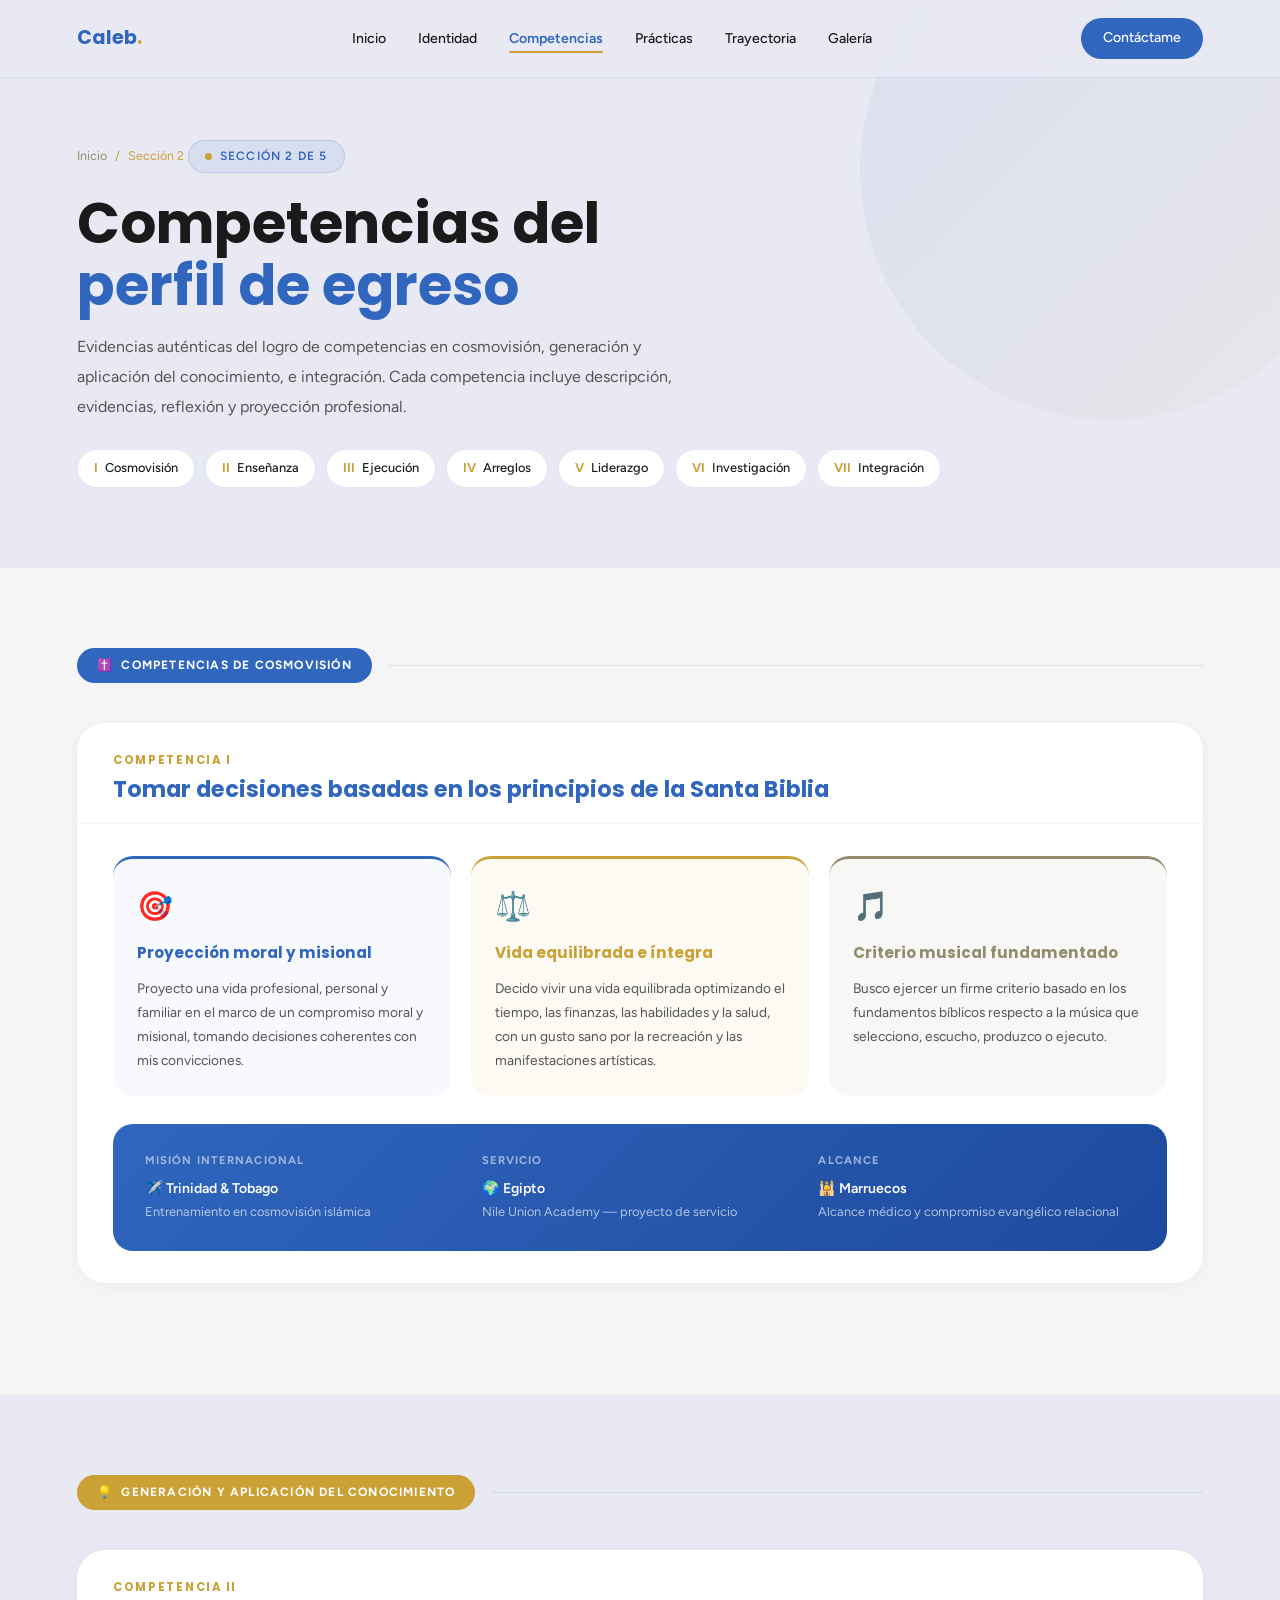
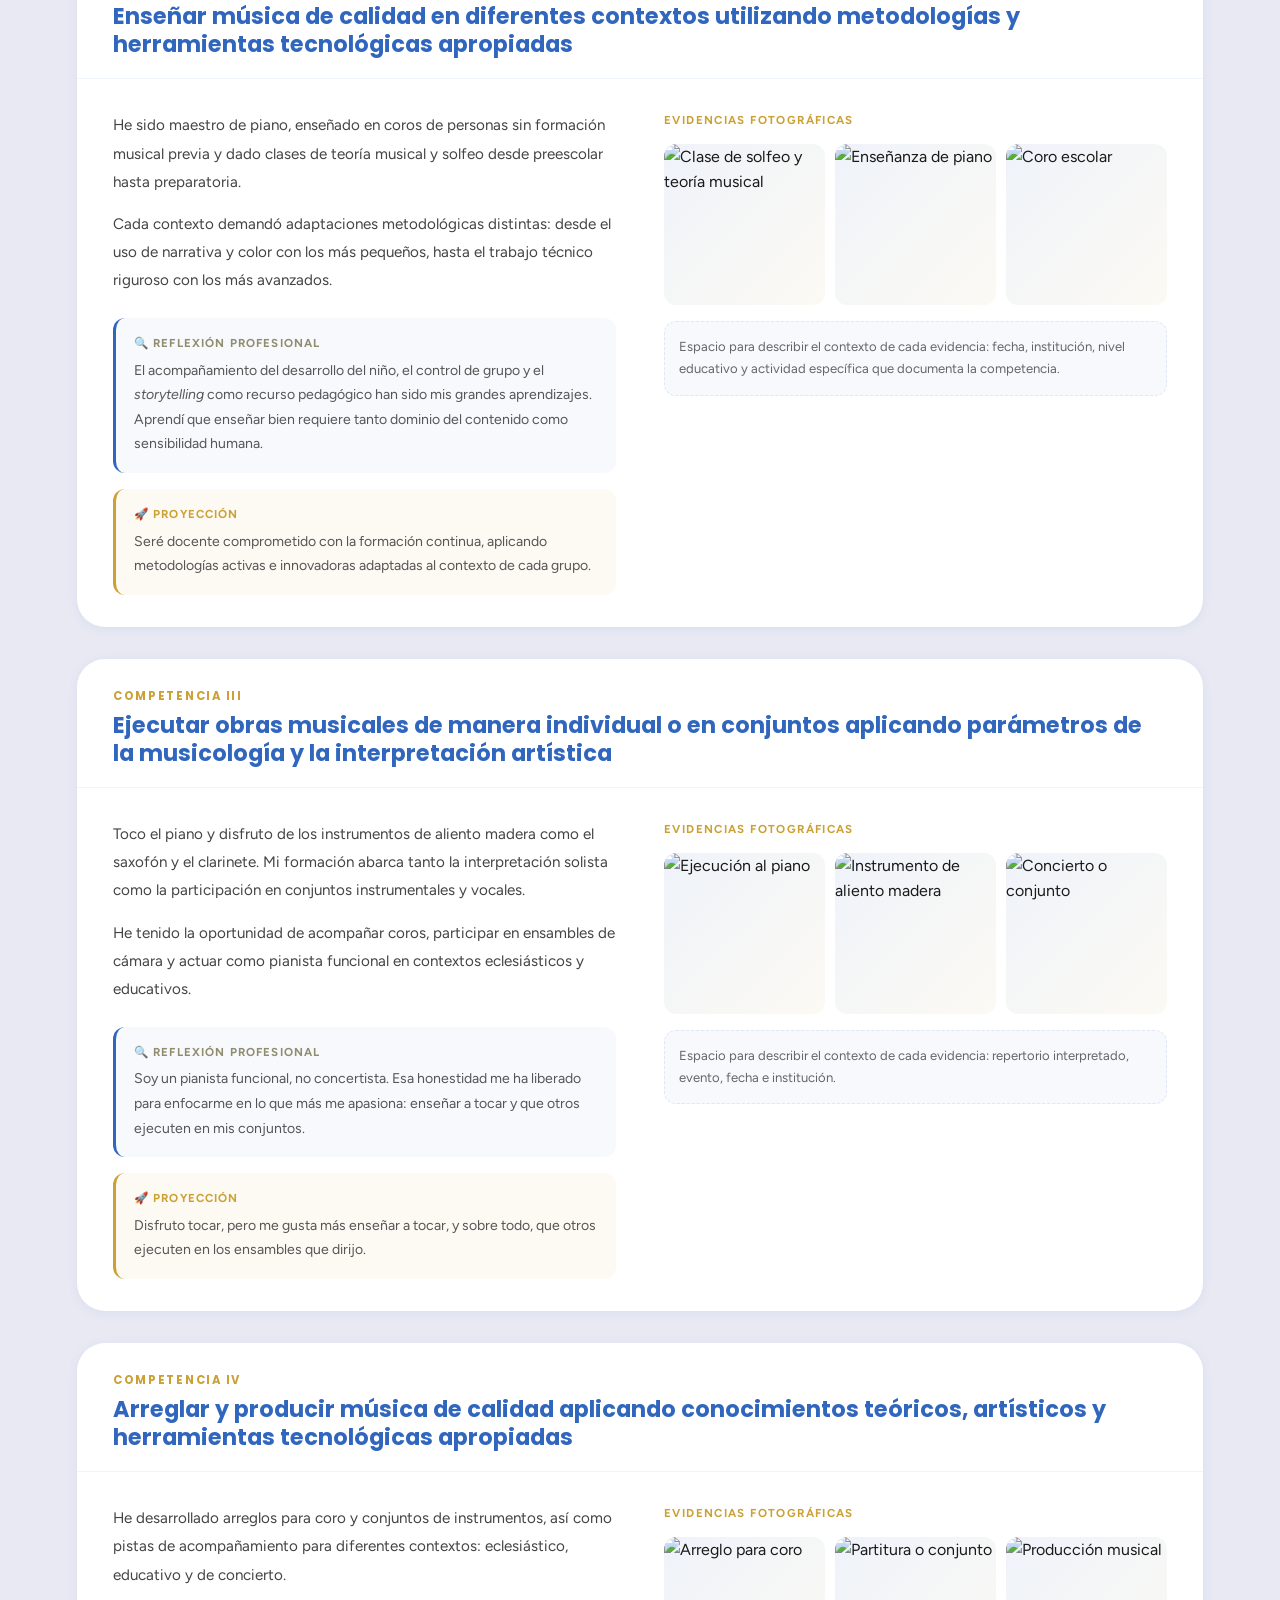
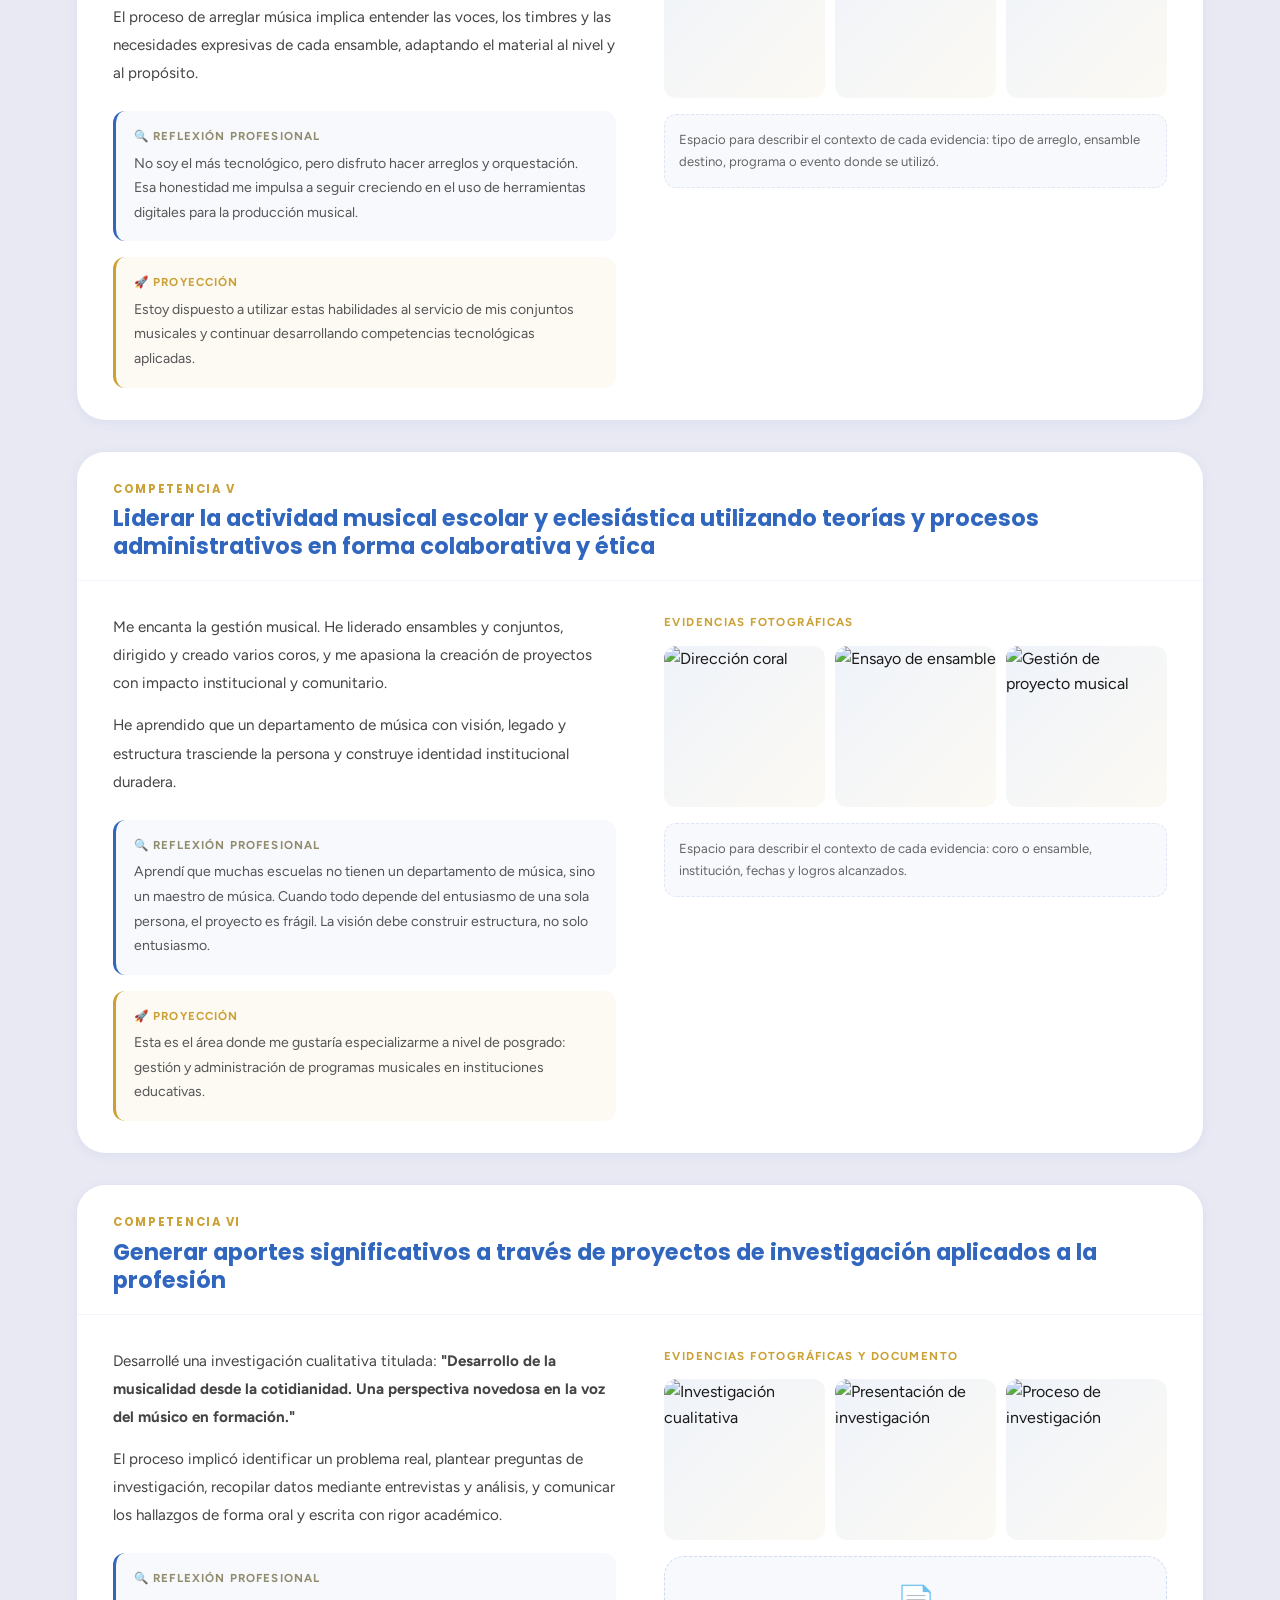
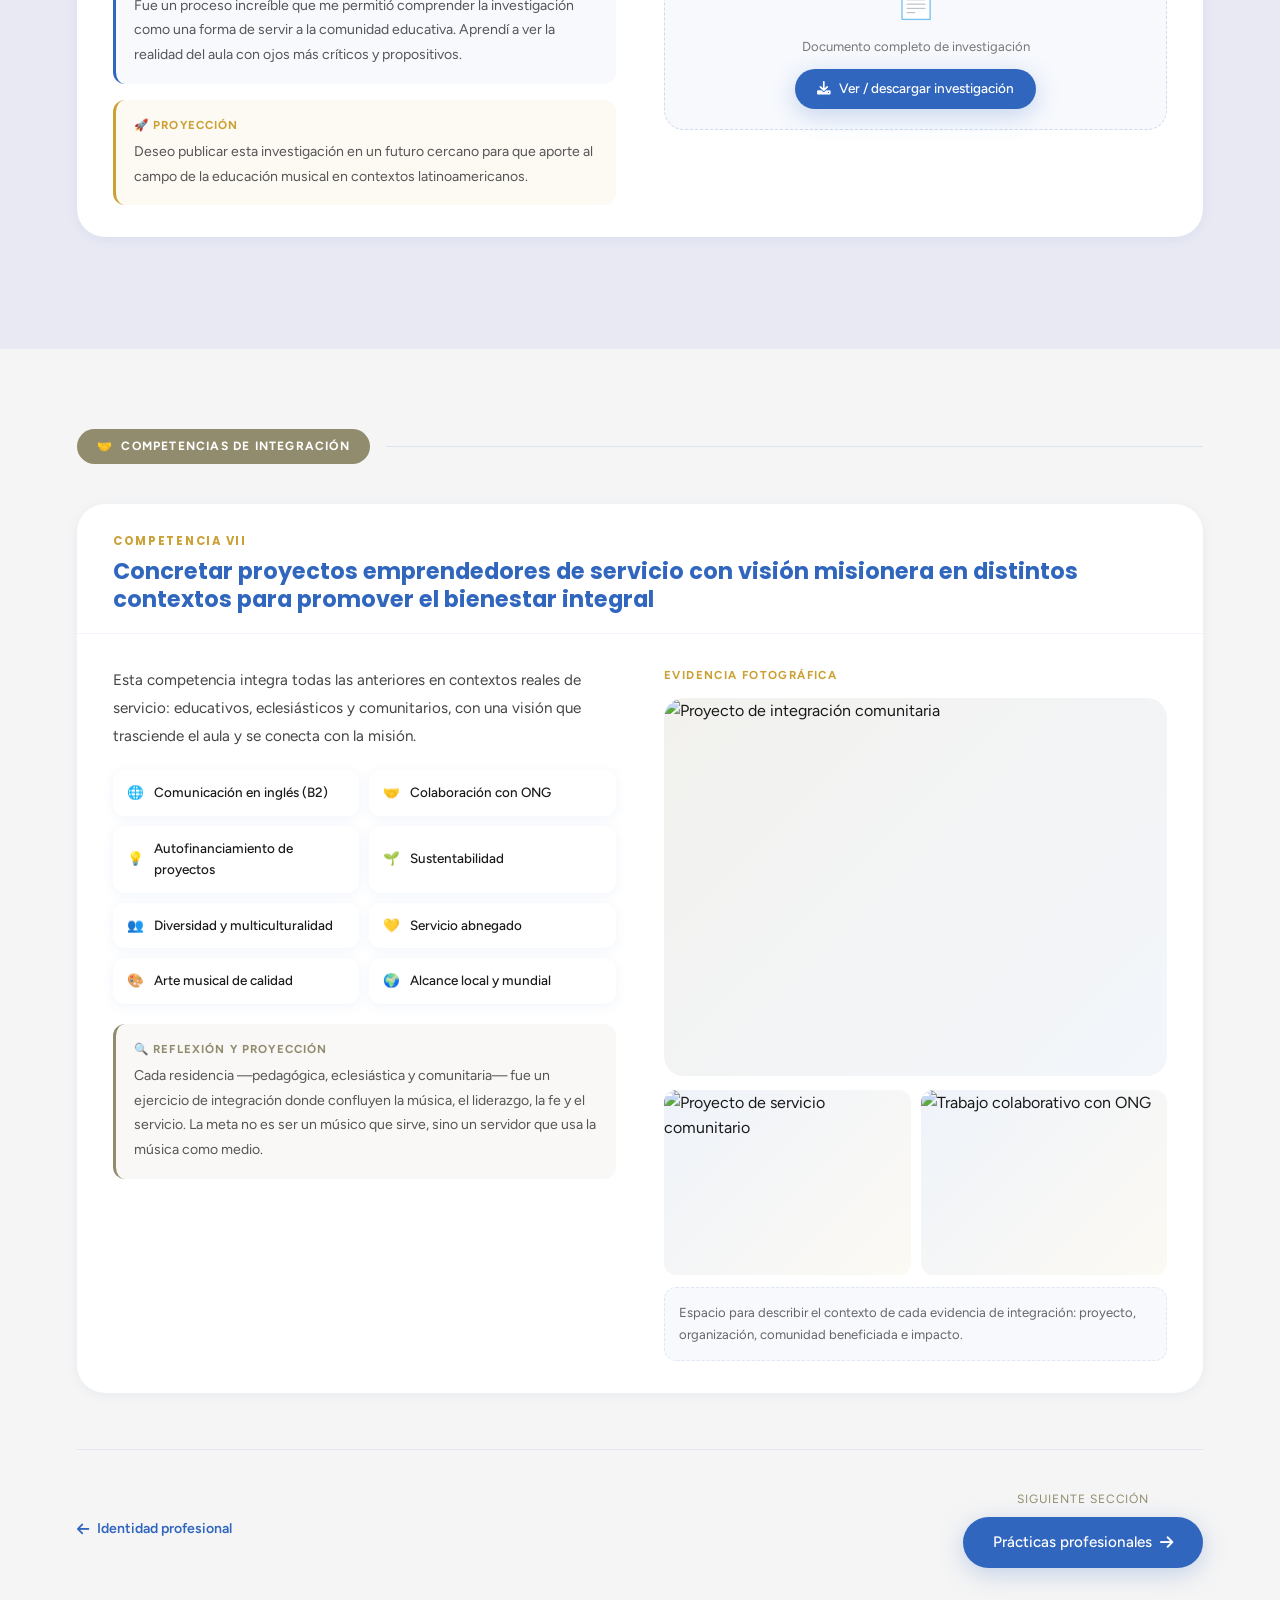
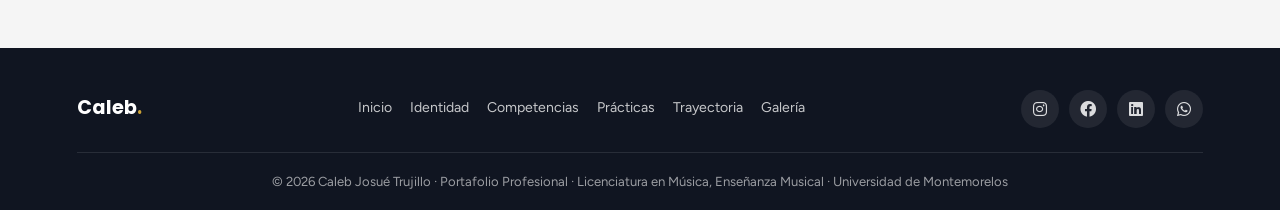
==== competencias.html @ 37288fc1 "Add files via upload" ====
<!DOCTYPE html>
<html lang="es">
<head>
  <meta charset="UTF-8">
  <meta name="viewport" content="width=device-width, initial-scale=1.0">
  <title>Competencias del Perfil de Egreso | Caleb Josué Trujillo</title>
  <link rel="preconnect" href="https://fonts.googleapis.com">
  <link rel="preconnect" href="https://fonts.gstatic.com" crossorigin>
  <link href="https://fonts.googleapis.com/css2?family=Poppins:wght@400;500;600;700&family=Figtree:wght@400;500;600&display=swap" rel="stylesheet">
  <link rel="stylesheet" href="https://cdnjs.cloudflare.com/ajax/libs/font-awesome/6.0.0-beta3/css/all.min.css">
  <style>
/* ══ RESET + VARIABLES ══ */
*,*::before,*::after{box-sizing:border-box;margin:0;padding:0}
:root{
  --blue:#3066BE;--blue-dk:#1D4A9E;--gold:#CBA135;--sage:#928C6F;
  --bg:#E8E9F3;--bg-light:#F5F5F5;--text:#1A1A1A;--white:#FFFFFF;
  --shadow-sm:0 2px 12px rgba(48,102,190,0.07);
  --shadow-md:0 8px 32px rgba(48,102,190,0.12);
  --shadow-lg:0 16px 48px rgba(48,102,190,0.16);
  --radius-sm:12px;--radius-md:20px;--radius-lg:28px;
  --transition:0.25s ease;--container-pad:6vw;
}
html{scroll-behavior:smooth}
body{font-family:"Figtree",sans-serif;background:var(--bg);color:var(--text);line-height:1.6;overflow-x:hidden}
img{max-width:100%;display:block}
a{color:inherit;text-decoration:none}
ul{list-style:none}

/* ══ NAVBAR ══ */
#navbar{position:fixed;inset:0 0 auto 0;width:100%;z-index:1000;display:flex;align-items:center;justify-content:space-between;gap:20px;padding:18px var(--container-pad);background:rgba(232,233,243,0.9);backdrop-filter:blur(14px);-webkit-backdrop-filter:blur(14px);border-bottom:1px solid rgba(48,102,190,0.1);transition:box-shadow var(--transition)}
#navbar.scrolled{box-shadow:0 4px 32px rgba(48,102,190,0.1)}
.nav-logo{font-family:"Poppins",sans-serif;font-weight:700;font-size:1.2rem;color:var(--blue);flex-shrink:0}
.nav-logo span{color:var(--gold)}
.nav-links{display:flex;align-items:center;gap:2rem}
.nav-links a{position:relative;font-weight:500;font-size:0.88rem;color:var(--text);transition:color 0.2s;padding-bottom:2px}
.nav-links a::after{content:'';position:absolute;bottom:-4px;left:0;width:0;height:2px;background:var(--gold);transition:width 0.25s ease}
.nav-links a:hover::after,.nav-links a.nav-active::after{width:100%}
.nav-links a.nav-active{color:var(--blue);font-weight:600}
.nav-links a:hover{color:var(--blue)}
.nav-cta{display:inline-flex;align-items:center;background:var(--blue);color:var(--white);padding:9px 22px;border-radius:999px;font-size:0.88rem;font-weight:500;transition:background var(--transition),transform var(--transition);flex-shrink:0}
.nav-cta:hover{background:var(--gold);transform:translateY(-1px)}
.nav-burger{display:none;flex-direction:column;gap:5px;background:none;border:none;cursor:pointer;padding:4px}
.nav-burger span{width:24px;height:2px;background:var(--text);border-radius:2px;transition:all 0.3s ease}
.nav-burger.open span:nth-child(1){transform:translateY(7px) rotate(45deg)}
.nav-burger.open span:nth-child(2){opacity:0}
.nav-burger.open span:nth-child(3){transform:translateY(-7px) rotate(-45deg)}
.nav-links.open{display:flex;flex-direction:column;align-items:flex-start;gap:1.4rem;position:fixed;top:72px;left:0;width:100%;padding:24px var(--container-pad) 32px;background:rgba(232,233,243,0.98);backdrop-filter:blur(14px);border-bottom:1px solid rgba(48,102,190,0.1);box-shadow:0 8px 32px rgba(48,102,190,0.08);z-index:999}
.nav-links.open a.nav-active{border-left:3px solid var(--gold);padding-left:12px}

/* ══ BUTTONS ══ */
.btn-primary{display:inline-flex;align-items:center;justify-content:center;gap:8px;border-radius:999px;cursor:pointer;background:var(--blue);color:var(--white);padding:13px 30px;border:none;font-size:0.95rem;font-weight:500;box-shadow:0 6px 24px rgba(48,102,190,0.25);transition:all var(--transition)}
.btn-primary:hover{background:var(--blue-dk);transform:translateY(-2px);box-shadow:0 10px 32px rgba(48,102,190,0.35)}
.btn-secondary{display:inline-flex;align-items:center;justify-content:center;gap:8px;border-radius:999px;cursor:pointer;background:transparent;color:var(--text);padding:12px 28px;border:1.5px solid var(--sage);font-size:0.95rem;font-weight:500;transition:all var(--transition)}
.btn-secondary:hover{color:var(--blue);border-color:var(--blue);transform:translateY(-2px)}

/* ══ REVEAL ══ */
.reveal{opacity:0;transform:translateY(28px);transition:opacity 0.7s ease,transform 0.7s ease}
.reveal.visible{opacity:1;transform:translateY(0)}

/* ══ PAGE HERO ══ */
.page-hero{padding:140px var(--container-pad) 80px;background:var(--bg);position:relative;overflow:hidden}
.page-hero::before{content:"";position:absolute;right:-80px;top:-80px;width:500px;height:500px;background:linear-gradient(135deg,rgba(48,102,190,0.07),rgba(203,161,53,0.05));border-radius:50%;pointer-events:none}
.breadcrumb{display:inline-flex;align-items:center;gap:8px;font-size:0.78rem;color:var(--sage);margin-bottom:20px}
.breadcrumb a:hover{color:var(--blue)}
.breadcrumb span{color:var(--gold)}
.page-hero-tag{display:inline-flex;align-items:center;gap:8px;margin-bottom:20px;padding:6px 16px;background:rgba(48,102,190,0.08);border:1px solid rgba(48,102,190,0.18);border-radius:999px;font-size:0.75rem;font-weight:600;letter-spacing:0.1em;text-transform:uppercase;color:var(--blue)}
.page-hero-tag::before{content:"";width:7px;height:7px;border-radius:50%;background:var(--gold);flex-shrink:0}
.page-hero h1{font-family:"Poppins",sans-serif;font-size:clamp(2.2rem,4.5vw,3.5rem);font-weight:700;line-height:1.1;margin-bottom:16px}
.page-hero h1 span{color:var(--blue)}
.page-hero-desc{max-width:640px;font-size:1rem;line-height:1.85;color:#555}

/* ══ SECCIÓN BASE ══ */
.section{padding:80px var(--container-pad)}
.bg-light{background:var(--bg-light)}
.bg-base{background:var(--bg)}
.section-tag{display:inline-flex;align-items:center;gap:8px;margin-bottom:14px;font-size:0.74rem;font-weight:600;letter-spacing:0.12em;text-transform:uppercase;color:var(--gold)}
.section-tag::before{content:"";width:28px;height:2px;background:var(--gold);flex-shrink:0}
.section-title{font-family:"Poppins",sans-serif;font-size:clamp(1.5rem,3vw,2.2rem);font-weight:700;line-height:1.2;margin-bottom:16px}

/* ══ ÍNDICE DE COMPETENCIAS ══ */
.comp-index{display:flex;flex-wrap:wrap;gap:10px;margin-top:28px}
.comp-pill{display:inline-flex;align-items:center;gap:7px;padding:8px 16px;border-radius:999px;font-size:0.8rem;font-weight:500;background:var(--white);border:1.5px solid rgba(48,102,190,0.15);color:var(--text);transition:all var(--transition);cursor:pointer}
.comp-pill:hover,.comp-pill.active{background:var(--blue);color:var(--white);border-color:var(--blue)}
.comp-pill .pill-num{font-weight:700;color:var(--gold)}
.comp-pill:hover .pill-num,.comp-pill.active .pill-num{color:rgba(255,255,255,0.7)}

/* ══ SEPARADOR DE BLOQUE ══ */
.block-divider{display:flex;align-items:center;gap:16px;margin-bottom:40px}
.block-divider-badge{display:inline-flex;align-items:center;gap:8px;padding:8px 20px;border-radius:999px;font-size:0.75rem;font-weight:700;letter-spacing:0.1em;text-transform:uppercase;white-space:nowrap}
.badge-blue{background:var(--blue);color:var(--white)}
.badge-gold{background:var(--gold);color:var(--white)}
.badge-sage{background:var(--sage);color:var(--white)}
.block-divider-line{flex:1;height:1px;background:rgba(48,102,190,0.12)}

/* ══ COMPETENCIA CARD (bloque principal) ══ */
.comp-block{background:var(--white);border-radius:var(--radius-lg);overflow:hidden;box-shadow:var(--shadow-sm);margin-bottom:32px;transition:box-shadow var(--transition)}
.comp-block:hover{box-shadow:var(--shadow-md)}
.comp-block-header{padding:28px 36px 20px;border-bottom:1px solid rgba(48,102,190,0.07)}
.comp-block-num{font-family:"Poppins",sans-serif;font-size:0.72rem;font-weight:700;color:var(--gold);letter-spacing:0.15em;text-transform:uppercase;margin-bottom:6px}
.comp-block-header h2{font-family:"Poppins",sans-serif;font-size:clamp(1.1rem,2vw,1.4rem);font-weight:700;color:var(--blue);line-height:1.25}
.comp-block-body{padding:32px 36px;display:grid;grid-template-columns:1fr 1fr;gap:48px;align-items:start}

/* Columna izquierda: descripción + reflexión + proyección */
.comp-desc p{font-size:0.95rem;line-height:1.85;color:#444;margin-bottom:14px}
.comp-meta{margin-top:24px;display:flex;flex-direction:column;gap:16px}
.comp-meta-item{background:rgba(48,102,190,0.04);border-radius:var(--radius-sm);padding:16px 18px;border-left:3px solid var(--blue)}
.comp-meta-item.gold{border-left-color:var(--gold);background:rgba(203,161,53,0.05)}
.comp-meta-item.sage{border-left-color:var(--sage);background:rgba(146,140,111,0.05)}
.comp-meta-label{font-size:0.72rem;font-weight:700;text-transform:uppercase;letter-spacing:0.1em;color:var(--sage);margin-bottom:6px}
.comp-meta-item.gold .comp-meta-label{color:var(--gold)}
.comp-meta-item p{font-size:0.88rem;line-height:1.75;color:#555;margin:0}

/* Columna derecha: fotos evidencias */
.comp-evidencias{}
.comp-evidencias-label{font-size:0.72rem;font-weight:700;text-transform:uppercase;letter-spacing:0.12em;color:var(--gold);margin-bottom:14px}
.comp-photos{display:grid;grid-template-columns:repeat(3,1fr);gap:10px;margin-bottom:16px}
.comp-photo{aspect-ratio:1;border-radius:var(--radius-sm);overflow:hidden;background:linear-gradient(135deg,rgba(48,102,190,0.08),rgba(203,161,53,0.06));cursor:pointer;transition:transform var(--transition),box-shadow var(--transition)}
.comp-photo:hover{transform:scale(1.03);box-shadow:var(--shadow-md)}
.comp-photo img{width:100%;height:100%;object-fit:cover;border-radius:var(--radius-sm)}
.comp-photo-desc{background:rgba(48,102,190,0.04);border-radius:var(--radius-sm);padding:14px;font-size:0.82rem;line-height:1.7;color:#666;border:1px dashed rgba(48,102,190,0.12)}
.comp-photo-desc p{margin:0}

/* Competencia 5: área de archivo de investigación */
.file-area{background:rgba(48,102,190,0.04);border:1.5px dashed rgba(48,102,190,0.2);border-radius:var(--radius-md);padding:20px;text-align:center;margin-top:14px}
.file-area-icon{font-size:2rem;margin-bottom:8px}
.file-area p{font-size:0.82rem;color:#777;margin-bottom:12px}

/* ══ BLOQUE INTEGRACIÓN ══ */
.integ-block{background:linear-gradient(135deg,rgba(146,140,111,0.08),rgba(48,102,190,0.04));border-radius:var(--radius-lg);padding:40px;border:1px solid rgba(146,140,111,0.2);margin-bottom:32px}
.integ-grid{display:grid;grid-template-columns:1fr 1fr;gap:48px;align-items:start}
.integ-chips{display:grid;grid-template-columns:1fr 1fr;gap:10px;margin-top:20px}
.integ-chip{display:flex;align-items:center;gap:10px;background:var(--white);border-radius:var(--radius-sm);padding:12px 14px;box-shadow:var(--shadow-sm);font-size:0.84rem;font-weight:500;transition:transform var(--transition)}
.integ-chip:hover{transform:translateY(-2px)}
.integ-photo{aspect-ratio:4/3;border-radius:var(--radius-md);overflow:hidden;background:linear-gradient(135deg,rgba(146,140,111,0.12),rgba(48,102,190,0.06))}
.integ-photo img{width:100%;height:100%;object-fit:cover;border-radius:var(--radius-md)}

/* ══ LIGHTBOX ══ */
.lightbox{display:none;position:fixed;inset:0;background:rgba(0,0,0,0.92);z-index:2000;justify-content:center;align-items:center;flex-direction:column;padding:20px}
.lightbox.open{display:flex}
.lightbox-img{max-width:90%;max-height:78vh;border-radius:var(--radius-md);object-fit:contain}
.lightbox-caption{margin-top:16px;color:var(--white);font-size:0.9rem;text-align:center;background:rgba(255,255,255,0.08);padding:8px 20px;border-radius:999px}
.lightbox-close{position:absolute;top:20px;right:28px;color:var(--white);font-size:2rem;cursor:pointer;line-height:1;opacity:0.7;transition:opacity var(--transition)}
.lightbox-close:hover{opacity:1}

/* ══ NAV SECCIONES ══ */
.sec-nav{display:flex;justify-content:space-between;align-items:center;flex-wrap:wrap;gap:14px;margin-top:56px;padding-top:40px;border-top:1px solid rgba(48,102,190,0.1)}
.sec-nav-link{display:inline-flex;align-items:center;gap:8px;font-size:0.88rem;font-weight:600;color:var(--blue);transition:gap var(--transition)}
.sec-nav-link:hover{gap:12px}

/* ══ FOOTER ══ */
#footer{background:#101521;color:rgba(255,255,255,0.84);padding:42px var(--container-pad) 18px}
.footer-inner{display:flex;align-items:center;justify-content:space-between;gap:24px;flex-wrap:wrap}
.footer-logo{font-family:"Poppins",sans-serif;font-size:1.2rem;font-weight:700;color:var(--white)}
.footer-logo span{color:var(--gold)}
.footer-nav{display:flex;flex-wrap:wrap;gap:18px}
.footer-nav a{font-size:0.88rem;color:rgba(255,255,255,0.76);transition:color var(--transition)}
.footer-nav a:hover{color:var(--gold)}
.footer-soc{display:flex;gap:10px}
.fsoc{width:38px;height:38px;border-radius:50%;display:flex;align-items:center;justify-content:center;background:rgba(255,255,255,0.08);transition:background var(--transition),transform var(--transition)}
.fsoc:hover{background:rgba(255,255,255,0.16);transform:translateY(-2px)}
.footer-bottom{margin-top:24px;padding-top:18px;border-top:1px solid rgba(255,255,255,0.1);text-align:center;font-size:0.82rem;color:rgba(255,255,255,0.58)}

/* ══ RESPONSIVE ══ */
@media(max-width:900px){
  #navbar{padding:16px var(--container-pad)}
  .nav-links{display:none}
  .nav-burger{display:flex}
  .nav-cta{display:none}
  .comp-block-body,.integ-grid{grid-template-columns:1fr}
  .footer-inner{flex-direction:column;align-items:flex-start}
}
@media(max-width:640px){
  .section{padding:60px var(--container-pad)}
  .page-hero{padding:120px var(--container-pad) 56px}
  .comp-block-header,.comp-block-body{padding:22px 20px}
  .comp-photos{grid-template-columns:repeat(3,1fr)}
  .integ-chips{grid-template-columns:1fr}
  .sec-nav{flex-direction:column;align-items:flex-start}
  .integ-block{padding:24px}
}
  </style>
</head>
<body>

<!-- ══ NAVBAR ══ -->
<nav id="navbar">
  <a href="index.html" class="nav-logo">Caleb<span>.</span></a>
  <ul class="nav-links" id="navLinks">
    <li><a href="index.html">Inicio</a></li>
    <li><a href="identidad.html">Identidad</a></li>
    <li><a href="competencias.html" class="nav-active">Competencias</a></li>
    <li><a href="practicas.html">Prácticas</a></li>
    <li><a href="trayectoria.html">Trayectoria</a></li>
    <li><a href="galeria.html">Galería</a></li>
  </ul>
  <a href="index.html#contacto" class="nav-cta">Contáctame</a>
  <button class="nav-burger" id="burger" aria-label="Abrir menú">
    <span></span><span></span><span></span>
  </button>
</nav>

<!-- ══ PAGE HERO ══ -->
<header class="page-hero">
  <div style="max-width:1200px;margin:0 auto;">
    <div class="breadcrumb reveal">
      <a href="index.html">Inicio</a>
      <span>/</span>
      <span>Sección 2</span>
    </div>
    <div class="page-hero-tag reveal">Sección 2 de 5</div>
    <h1 class="reveal">Competencias del<br><span>perfil de egreso</span></h1>
    <p class="page-hero-desc reveal">
      Evidencias auténticas del logro de competencias en cosmovisión, 
      generación y aplicación del conocimiento, e integración. 
      Cada competencia incluye descripción, evidencias, reflexión y proyección profesional.
    </p>
    <!-- Índice rápido -->
    <div class="comp-index reveal">
      <a href="#cosmovision" class="comp-pill"><span class="pill-num">I</span> Cosmovisión</a>
      <a href="#ensenanza" class="comp-pill"><span class="pill-num">II</span> Enseñanza</a>
      <a href="#ejecucion" class="comp-pill"><span class="pill-num">III</span> Ejecución</a>
      <a href="#arreglos" class="comp-pill"><span class="pill-num">IV</span> Arreglos</a>
      <a href="#liderazgo" class="comp-pill"><span class="pill-num">V</span> Liderazgo</a>
      <a href="#investigacion" class="comp-pill"><span class="pill-num">VI</span> Investigación</a>
      <a href="#integracion" class="comp-pill"><span class="pill-num">VII</span> Integración</a>
    </div>
  </div>
</header>

<!-- ══════════════════════════════
     BLOQUE A: COSMOVISIÓN
══════════════════════════════ -->
<section id="cosmovision" class="section bg-light">
  <div style="max-width:1200px;margin:0 auto;">

    <div class="block-divider reveal">
      <div class="block-divider-badge badge-blue">✝️ &nbsp;Competencias de Cosmovisión</div>
      <div class="block-divider-line"></div>
    </div>

    <!-- Tarjeta cosmovisión (sin fotos — es de principios) -->
    <div class="comp-block reveal">
      <div class="comp-block-header">
        <div class="comp-block-num">Competencia I</div>
        <h2>Tomar decisiones basadas en los principios de la Santa Biblia</h2>
      </div>
      <div style="padding:32px 36px;">
        <div style="display:grid;grid-template-columns:1fr 1fr 1fr;gap:20px;">

          <div style="background:rgba(48,102,190,0.04);border-radius:var(--radius-md);padding:24px;border-top:3px solid var(--blue);">
            <div style="font-size:1.8rem;margin-bottom:12px;">🎯</div>
            <h3 style="font-family:'Poppins',sans-serif;font-size:0.95rem;font-weight:700;color:var(--blue);margin-bottom:10px;">Proyección moral y misional</h3>
            <p style="font-size:0.86rem;line-height:1.75;color:#555;">
              Proyecto una vida profesional, personal y familiar en el marco de un compromiso 
              moral y misional, tomando decisiones coherentes con mis convicciones.
            </p>
          </div>

          <div style="background:rgba(203,161,53,0.06);border-radius:var(--radius-md);padding:24px;border-top:3px solid var(--gold);">
            <div style="font-size:1.8rem;margin-bottom:12px;">⚖️</div>
            <h3 style="font-family:'Poppins',sans-serif;font-size:0.95rem;font-weight:700;color:var(--gold);margin-bottom:10px;">Vida equilibrada e íntegra</h3>
            <p style="font-size:0.86rem;line-height:1.75;color:#555;">
              Decido vivir una vida equilibrada optimizando el tiempo, las finanzas, las habilidades 
              y la salud, con un gusto sano por la recreación y las manifestaciones artísticas.
            </p>
          </div>

          <div style="background:rgba(146,140,111,0.07);border-radius:var(--radius-md);padding:24px;border-top:3px solid var(--sage);">
            <div style="font-size:1.8rem;margin-bottom:12px;">🎵</div>
            <h3 style="font-family:'Poppins',sans-serif;font-size:0.95rem;font-weight:700;color:var(--sage);margin-bottom:10px;">Criterio musical fundamentado</h3>
            <p style="font-size:0.86rem;line-height:1.75;color:#555;">
              Busco ejercer un firme criterio basado en los fundamentos bíblicos respecto 
              a la música que selecciono, escucho, produzco o ejecuto.
            </p>
          </div>

        </div>

        <!-- Experiencia misional -->
        <div style="margin-top:28px;background:linear-gradient(135deg,var(--blue),var(--blue-dk));border-radius:var(--radius-md);padding:28px 32px;display:grid;grid-template-columns:1fr 1fr 1fr;gap:20px;">
          <div>
            <p style="font-size:0.7rem;font-weight:700;letter-spacing:0.1em;text-transform:uppercase;color:rgba(255,255,255,0.55);margin-bottom:8px;">Misión Internacional</p>
            <p style="font-size:0.88rem;color:var(--white);font-weight:600;">✈️ Trinidad & Tobago</p>
            <p style="font-size:0.8rem;color:rgba(255,255,255,0.65);margin-top:2px;">Entrenamiento en cosmovisión islámica</p>
          </div>
          <div>
            <p style="font-size:0.7rem;font-weight:700;letter-spacing:0.1em;text-transform:uppercase;color:rgba(255,255,255,0.55);margin-bottom:8px;">Servicio</p>
            <p style="font-size:0.88rem;color:var(--white);font-weight:600;">🌍 Egipto</p>
            <p style="font-size:0.8rem;color:rgba(255,255,255,0.65);margin-top:2px;">Nile Union Academy — proyecto de servicio</p>
          </div>
          <div>
            <p style="font-size:0.7rem;font-weight:700;letter-spacing:0.1em;text-transform:uppercase;color:rgba(255,255,255,0.55);margin-bottom:8px;">Alcance</p>
            <p style="font-size:0.88rem;color:var(--white);font-weight:600;">🕌 Marruecos</p>
            <p style="font-size:0.8rem;color:rgba(255,255,255,0.65);margin-top:2px;">Alcance médico y compromiso evangélico relacional</p>
          </div>
        </div>
      </div>
    </div>

  </div>
</section>

<!-- ══════════════════════════════
     BLOQUE B: GENERACIÓN Y APLICACIÓN DEL CONOCIMIENTO
══════════════════════════════ -->
<section class="section bg-base">
  <div style="max-width:1200px;margin:0 auto;">

    <div class="block-divider reveal">
      <div class="block-divider-badge badge-gold">💡 &nbsp;Generación y Aplicación del Conocimiento</div>
      <div class="block-divider-line"></div>
    </div>

    <!-- ── COMPETENCIA II: ENSEÑANZA ── -->
    <div id="ensenanza" class="comp-block reveal">
      <div class="comp-block-header">
        <div class="comp-block-num">Competencia II</div>
        <h2>Enseñar música de calidad en diferentes contextos utilizando metodologías y herramientas tecnológicas apropiadas</h2>
      </div>
      <div class="comp-block-body">
        <div class="comp-desc">
          <p>He sido maestro de piano, enseñado en coros de personas sin formación musical previa 
          y dado clases de teoría musical y solfeo desde preescolar hasta preparatoria.</p>
          <p>Cada contexto demandó adaptaciones metodológicas distintas: desde el uso de narrativa 
          y color con los más pequeños, hasta el trabajo técnico riguroso con los más avanzados.</p>
          <div class="comp-meta">
            <div class="comp-meta-item">
              <div class="comp-meta-label">🔍 Reflexión profesional</div>
              <p>El acompañamiento del desarrollo del niño, el control de grupo y el 
              <em>storytelling</em> como recurso pedagógico han sido mis grandes aprendizajes. 
              Aprendí que enseñar bien requiere tanto dominio del contenido como sensibilidad humana.</p>
            </div>
            <div class="comp-meta-item gold">
              <div class="comp-meta-label">🚀 Proyección</div>
              <p>Seré docente comprometido con la formación continua, aplicando metodologías 
              activas e innovadoras adaptadas al contexto de cada grupo.</p>
            </div>
          </div>
        </div>
        <div class="comp-evidencias">
          <div class="comp-evidencias-label">Evidencias fotográficas</div>
          <div class="comp-photos">
            <div class="comp-photo" onclick="openLightbox('assets/img/caleb42.jpg','Clase de solfeo y teoría musical')">
              <img src="assets/img/caleb42.jpg" alt="Clase de solfeo y teoría musical">
            </div>
            <div class="comp-photo" onclick="openLightbox('assets/img/caleb43.jpg','Enseñanza de piano')">
              <img src="assets/img/caleb43.jpg" alt="Enseñanza de piano">
            </div>
            <div class="comp-photo" onclick="openLightbox('assets/img/caleb44.jpg','Coro escolar')">
              <img src="assets/img/caleb44.jpg" alt="Coro escolar">
            </div>
          </div>
          <div class="comp-photo-desc">
            <p>Espacio para describir el contexto de cada evidencia: fecha, institución, 
            nivel educativo y actividad específica que documenta la competencia.</p>
          </div>
        </div>
      </div>
    </div>

    <!-- ── COMPETENCIA III: EJECUCIÓN ── -->
    <div id="ejecucion" class="comp-block reveal">
      <div class="comp-block-header">
        <div class="comp-block-num">Competencia III</div>
        <h2>Ejecutar obras musicales de manera individual o en conjuntos aplicando parámetros de la musicología y la interpretación artística</h2>
      </div>
      <div class="comp-block-body">
        <div class="comp-desc">
          <p>Toco el piano y disfruto de los instrumentos de aliento madera como el saxofón 
          y el clarinete. Mi formación abarca tanto la interpretación solista como la participación 
          en conjuntos instrumentales y vocales.</p>
          <p>He tenido la oportunidad de acompañar coros, participar en ensambles de cámara 
          y actuar como pianista funcional en contextos eclesiásticos y educativos.</p>
          <div class="comp-meta">
            <div class="comp-meta-item">
              <div class="comp-meta-label">🔍 Reflexión profesional</div>
              <p>Soy un pianista funcional, no concertista. Esa honestidad me ha liberado 
              para enfocarme en lo que más me apasiona: enseñar a tocar y que otros 
              ejecuten en mis conjuntos.</p>
            </div>
            <div class="comp-meta-item gold">
              <div class="comp-meta-label">🚀 Proyección</div>
              <p>Disfruto tocar, pero me gusta más enseñar a tocar, y sobre todo, 
              que otros ejecuten en los ensambles que dirijo.</p>
            </div>
          </div>
        </div>
        <div class="comp-evidencias">
          <div class="comp-evidencias-label">Evidencias fotográficas</div>
          <div class="comp-photos">
            <div class="comp-photo" onclick="openLightbox('assets/img/caleb45.jpg','Ejecución al piano')">
              <img src="assets/img/caleb45.jpg" alt="Ejecución al piano">
            </div>
            <div class="comp-photo" onclick="openLightbox('assets/img/caleb46.jpg','Instrumento de aliento madera')">
              <img src="assets/img/caleb46.jpg" alt="Instrumento de aliento madera">
            </div>
            <div class="comp-photo" onclick="openLightbox('assets/img/caleb47.jpg','Concierto o conjunto')">
              <img src="assets/img/caleb47.jpg" alt="Concierto o conjunto">
            </div>
          </div>
          <div class="comp-photo-desc">
            <p>Espacio para describir el contexto de cada evidencia: repertorio interpretado, 
            evento, fecha e institución.</p>
          </div>
        </div>
      </div>
    </div>

    <!-- ── COMPETENCIA IV: ARREGLOS ── -->
    <div id="arreglos" class="comp-block reveal">
      <div class="comp-block-header">
        <div class="comp-block-num">Competencia IV</div>
        <h2>Arreglar y producir música de calidad aplicando conocimientos teóricos, artísticos y herramientas tecnológicas apropiadas</h2>
      </div>
      <div class="comp-block-body">
        <div class="comp-desc">
          <p>He desarrollado arreglos para coro y conjuntos de instrumentos, así como 
          pistas de acompañamiento para diferentes contextos: eclesiástico, educativo y de concierto.</p>
          <p>El proceso de arreglar música implica entender las voces, los timbres y las 
          necesidades expresivas de cada ensamble, adaptando el material al nivel y al propósito.</p>
          <div class="comp-meta">
            <div class="comp-meta-item">
              <div class="comp-meta-label">🔍 Reflexión profesional</div>
              <p>No soy el más tecnológico, pero disfruto hacer arreglos y orquestación. 
              Esa honestidad me impulsa a seguir creciendo en el uso de herramientas digitales 
              para la producción musical.</p>
            </div>
            <div class="comp-meta-item gold">
              <div class="comp-meta-label">🚀 Proyección</div>
              <p>Estoy dispuesto a utilizar estas habilidades al servicio de mis conjuntos 
              musicales y continuar desarrollando competencias tecnológicas aplicadas.</p>
            </div>
          </div>
        </div>
        <div class="comp-evidencias">
          <div class="comp-evidencias-label">Evidencias fotográficas</div>
          <div class="comp-photos">
            <div class="comp-photo" onclick="openLightbox('assets/img/caleb48.jpg','Arreglo para coro')">
              <img src="assets/img/caleb48.jpg" alt="Arreglo para coro">
            </div>
            <div class="comp-photo" onclick="openLightbox('assets/img/caleb49.jpg','Partitura o conjunto')">
              <img src="assets/img/caleb49.jpg" alt="Partitura o conjunto">
            </div>
            <div class="comp-photo" onclick="openLightbox('assets/img/caleb50.jpg','Producción musical')">
              <img src="assets/img/caleb50.jpg" alt="Producción musical">
            </div>
          </div>
          <div class="comp-photo-desc">
            <p>Espacio para describir el contexto de cada evidencia: tipo de arreglo, 
            ensamble destino, programa o evento donde se utilizó.</p>
          </div>
        </div>
      </div>
    </div>

    <!-- ── COMPETENCIA V: LIDERAZGO ── -->
    <div id="liderazgo" class="comp-block reveal">
      <div class="comp-block-header">
        <div class="comp-block-num">Competencia V</div>
        <h2>Liderar la actividad musical escolar y eclesiástica utilizando teorías y procesos administrativos en forma colaborativa y ética</h2>
      </div>
      <div class="comp-block-body">
        <div class="comp-desc">
          <p>Me encanta la gestión musical. He liderado ensambles y conjuntos, dirigido y creado 
          varios coros, y me apasiona la creación de proyectos con impacto institucional y comunitario.</p>
          <p>He aprendido que un departamento de música con visión, legado y estructura trasciende 
          la persona y construye identidad institucional duradera.</p>
          <div class="comp-meta">
            <div class="comp-meta-item">
              <div class="comp-meta-label">🔍 Reflexión profesional</div>
              <p>Aprendí que muchas escuelas no tienen un departamento de música, sino un maestro 
              de música. Cuando todo depende del entusiasmo de una sola persona, el proyecto es 
              frágil. La visión debe construir estructura, no solo entusiasmo.</p>
            </div>
            <div class="comp-meta-item gold">
              <div class="comp-meta-label">🚀 Proyección</div>
              <p>Esta es el área donde me gustaría especializarme a nivel de posgrado: 
              gestión y administración de programas musicales en instituciones educativas.</p>
            </div>
          </div>
        </div>
        <div class="comp-evidencias">
          <div class="comp-evidencias-label">Evidencias fotográficas</div>
          <div class="comp-photos">
            <div class="comp-photo" onclick="openLightbox('assets/img/caleb51.jpg','Dirección coral')">
              <img src="assets/img/caleb51.jpg" alt="Dirección coral">
            </div>
            <div class="comp-photo" onclick="openLightbox('assets/img/caleb52.jpg','Ensayo de ensamble')">
              <img src="assets/img/caleb52.jpg" alt="Ensayo de ensamble">
            </div>
            <div class="comp-photo" onclick="openLightbox('assets/img/caleb53.jpg','Gestión de proyecto musical')">
              <img src="assets/img/caleb53.jpg" alt="Gestión de proyecto musical">
            </div>
          </div>
          <div class="comp-photo-desc">
            <p>Espacio para describir el contexto de cada evidencia: coro o ensamble, 
            institución, fechas y logros alcanzados.</p>
          </div>
        </div>
      </div>
    </div>

    <!-- ── COMPETENCIA VI: INVESTIGACIÓN ── -->
    <div id="investigacion" class="comp-block reveal">
      <div class="comp-block-header">
        <div class="comp-block-num">Competencia VI</div>
        <h2>Generar aportes significativos a través de proyectos de investigación aplicados a la profesión</h2>
      </div>
      <div class="comp-block-body">
        <div class="comp-desc">
          <p>Desarrollé una investigación cualitativa titulada: <strong>"Desarrollo de la musicalidad 
          desde la cotidianidad. Una perspectiva novedosa en la voz del músico en formación."</strong></p>
          <p>El proceso implicó identificar un problema real, plantear preguntas de investigación, 
          recopilar datos mediante entrevistas y análisis, y comunicar los hallazgos de forma 
          oral y escrita con rigor académico.</p>
          <div class="comp-meta">
            <div class="comp-meta-item">
              <div class="comp-meta-label">🔍 Reflexión profesional</div>
              <p>Fue un proceso increíble que me permitió comprender la investigación como una 
              forma de servir a la comunidad educativa. Aprendí a ver la realidad del aula 
              con ojos más críticos y propositivos.</p>
            </div>
            <div class="comp-meta-item gold">
              <div class="comp-meta-label">🚀 Proyección</div>
              <p>Deseo publicar esta investigación en un futuro cercano para que aporte 
              al campo de la educación musical en contextos latinoamericanos.</p>
            </div>
          </div>
        </div>
        <div class="comp-evidencias">
          <div class="comp-evidencias-label">Evidencias fotográficas y documento</div>
          <div class="comp-photos">
            <div class="comp-photo" onclick="openLightbox('assets/img/caleb54.jpg','Investigación cualitativa')">
              <img src="assets/img/caleb54.jpg" alt="Investigación cualitativa">
            </div>
            <div class="comp-photo" onclick="openLightbox('assets/img/caleb55.jpg','Presentación de investigación')">
              <img src="assets/img/caleb55.jpg" alt="Presentación de investigación">
            </div>
            <div class="comp-photo" onclick="openLightbox('assets/img/caleb56.jpg','Proceso de investigación')">
              <img src="assets/img/caleb56.jpg" alt="Proceso de investigación">
            </div>
          </div>
          <!-- Archivo de investigación -->
          <div class="file-area">
            <div class="file-area-icon">📄</div>
            <p>Documento completo de investigación</p>
            <a href="#" class="btn-primary" style="padding:9px 22px;font-size:0.85rem;">
              <i class="fas fa-download"></i> Ver / descargar investigación
            </a>
          </div>
        </div>
      </div>
    </div>

  </div>
</section>

<!-- ══════════════════════════════
     BLOQUE C: INTEGRACIÓN
══════════════════════════════ -->
<section id="integracion" class="section bg-light">
  <div style="max-width:1200px;margin:0 auto;">

    <div class="block-divider reveal">
      <div class="block-divider-badge badge-sage">🤝 &nbsp;Competencias de Integración</div>
      <div class="block-divider-line"></div>
    </div>

    <div class="comp-block reveal">
      <div class="comp-block-header">
        <div class="comp-block-num">Competencia VII</div>
        <h2>Concretar proyectos emprendedores de servicio con visión misionera en distintos contextos para promover el bienestar integral</h2>
      </div>
      <div class="comp-block-body">
        <div class="comp-desc">
          <p>Esta competencia integra todas las anteriores en contextos reales de servicio: 
          educativos, eclesiásticos y comunitarios, con una visión que trasciende el aula 
          y se conecta con la misión.</p>
          <div class="integ-chips" style="margin-top:20px;">
            <div class="integ-chip">🌐 <span>Comunicación en inglés (B2)</span></div>
            <div class="integ-chip">🤝 <span>Colaboración con ONG</span></div>
            <div class="integ-chip">💡 <span>Autofinanciamiento de proyectos</span></div>
            <div class="integ-chip">🌱 <span>Sustentabilidad</span></div>
            <div class="integ-chip">👥 <span>Diversidad y multiculturalidad</span></div>
            <div class="integ-chip">💛 <span>Servicio abnegado</span></div>
            <div class="integ-chip">🎨 <span>Arte musical de calidad</span></div>
            <div class="integ-chip">🌍 <span>Alcance local y mundial</span></div>
          </div>
          <div class="comp-meta" style="margin-top:20px;">
            <div class="comp-meta-item sage" style="border-left-color:var(--sage);background:rgba(146,140,111,0.06);">
              <div class="comp-meta-label" style="color:var(--sage);">🔍 Reflexión y proyección</div>
              <p>Cada residencia —pedagógica, eclesiástica y comunitaria— fue un ejercicio de 
              integración donde confluyen la música, el liderazgo, la fe y el servicio. 
              La meta no es ser un músico que sirve, sino un servidor que usa la música como medio.</p>
            </div>
          </div>
        </div>
        <div class="comp-evidencias">
          <div class="comp-evidencias-label">Evidencia fotográfica</div>
          <div style="margin-bottom:14px;">
            <div class="integ-photo">
              <img src="assets/img/caleb57.jpg" alt="Proyecto de integración comunitaria">
            </div>
          </div>
          <div style="display:grid;grid-template-columns:1fr 1fr;gap:10px;">
            <div class="comp-photo" style="aspect-ratio:4/3;" onclick="openLightbox('assets/img/caleb58.jpg','Proyecto de servicio comunitario')">
              <img src="assets/img/caleb58.jpg" alt="Proyecto de servicio comunitario" style="width:100%;height:100%;object-fit:cover;border-radius:var(--radius-sm);">
            </div>
            <div class="comp-photo" style="aspect-ratio:4/3;" onclick="openLightbox('assets/img/caleb59.jpg','Trabajo colaborativo con ONG')">
              <img src="assets/img/caleb59.jpg" alt="Trabajo colaborativo con ONG" style="width:100%;height:100%;object-fit:cover;border-radius:var(--radius-sm);">
            </div>
          </div>
          <div class="comp-photo-desc" style="margin-top:12px;">
            <p>Espacio para describir el contexto de cada evidencia de integración: 
            proyecto, organización, comunidad beneficiada e impacto.</p>
          </div>
        </div>
      </div>
    </div>

    <!-- Navegación -->
    <div class="sec-nav reveal">
      <a href="identidad.html" class="sec-nav-link">
        <i class="fas fa-arrow-left"></i> Identidad profesional
      </a>
      <div style="text-align:center;">
        <p style="font-size:0.75rem;color:var(--sage);margin-bottom:8px;text-transform:uppercase;letter-spacing:0.08em;">Siguiente sección</p>
        <a href="practicas.html" class="btn-primary">Prácticas profesionales <i class="fas fa-arrow-right"></i></a>
      </div>
    </div>

  </div>
</section>

<!-- ══ FOOTER ══ -->
<footer id="footer">
  <div style="max-width:1200px;margin:0 auto;">
    <div class="footer-inner">
      <div class="footer-logo">Caleb<span>.</span></div>
      <nav class="footer-nav">
        <a href="index.html">Inicio</a>
        <a href="identidad.html">Identidad</a>
        <a href="competencias.html">Competencias</a>
        <a href="practicas.html">Prácticas</a>
        <a href="trayectoria.html">Trayectoria</a>
        <a href="galeria.html">Galería</a>
      </nav>
      <div class="footer-soc">
        <a href="https://instagram.com/truji.lloc" target="_blank" class="fsoc"><i class="fab fa-instagram"></i></a>
        <a href="#" class="fsoc"><i class="fab fa-facebook"></i></a>
        <a href="#" class="fsoc"><i class="fab fa-linkedin"></i></a>
        <a href="https://wa.me/526651206970" target="_blank" class="fsoc"><i class="fab fa-whatsapp"></i></a>
      </div>
    </div>
    <div class="footer-bottom">
      © 2026 Caleb Josué Trujillo · Portafolio Profesional · Licenciatura en Música, Enseñanza Musical · Universidad de Montemorelos
    </div>
  </div>
</footer>

<!-- ══ LIGHTBOX ══ -->
<div class="lightbox" id="lightbox" onclick="closeLightbox()">
  <span class="lightbox-close" onclick="closeLightbox()">✕</span>
  <img class="lightbox-img" id="lightboxImg" src="" alt="">
  <div class="lightbox-caption" id="lightboxCaption"></div>
</div>

<script>
  // Navbar
  const navbar = document.getElementById('navbar');
  window.addEventListener('scroll', () => navbar.classList.toggle('scrolled', window.scrollY > 40));

  // Menú móvil
  const burger = document.getElementById('burger');
  const navLinks = document.getElementById('navLinks');
  burger.addEventListener('click', () => {
    burger.classList.toggle('open');
    navLinks.classList.toggle('open');
  });
  navLinks.querySelectorAll('a').forEach(l => l.addEventListener('click', () => {
    burger.classList.remove('open');
    navLinks.classList.remove('open');
  }));

  // Reveal
  const ro = new IntersectionObserver(entries => {
    entries.forEach(e => { if (e.isIntersecting) { e.target.classList.add('visible'); ro.unobserve(e.target); }});
  }, { threshold: 0, rootMargin: '0px 0px -40px 0px' });
  document.querySelectorAll('.reveal').forEach(el => {
    if (el.getBoundingClientRect().top < window.innerHeight) el.classList.add('visible');
    else ro.observe(el);
  });

  // Lightbox
  function openLightbox(src, caption) {
    document.getElementById('lightboxImg').src = src;
    document.getElementById('lightboxCaption').textContent = caption;
    document.getElementById('lightbox').classList.add('open');
    document.body.style.overflow = 'hidden';
  }
  function closeLightbox() {
    document.getElementById('lightbox').classList.remove('open');
    document.body.style.overflow = '';
  }
  document.addEventListener('keydown', e => { if (e.key === 'Escape') closeLightbox(); });

  // Pills activos en scroll
  const sections = document.querySelectorAll('section[id]');
  const pills = document.querySelectorAll('.comp-pill');
  window.addEventListener('scroll', () => {
    let current = '';
    sections.forEach(s => { if (window.scrollY >= s.offsetTop - 120) current = s.id; });
    pills.forEach(p => {
      p.classList.remove('active');
      if (p.getAttribute('href') === '#' + current) p.classList.add('active');
    });
  });
</script>
</body>
</html>
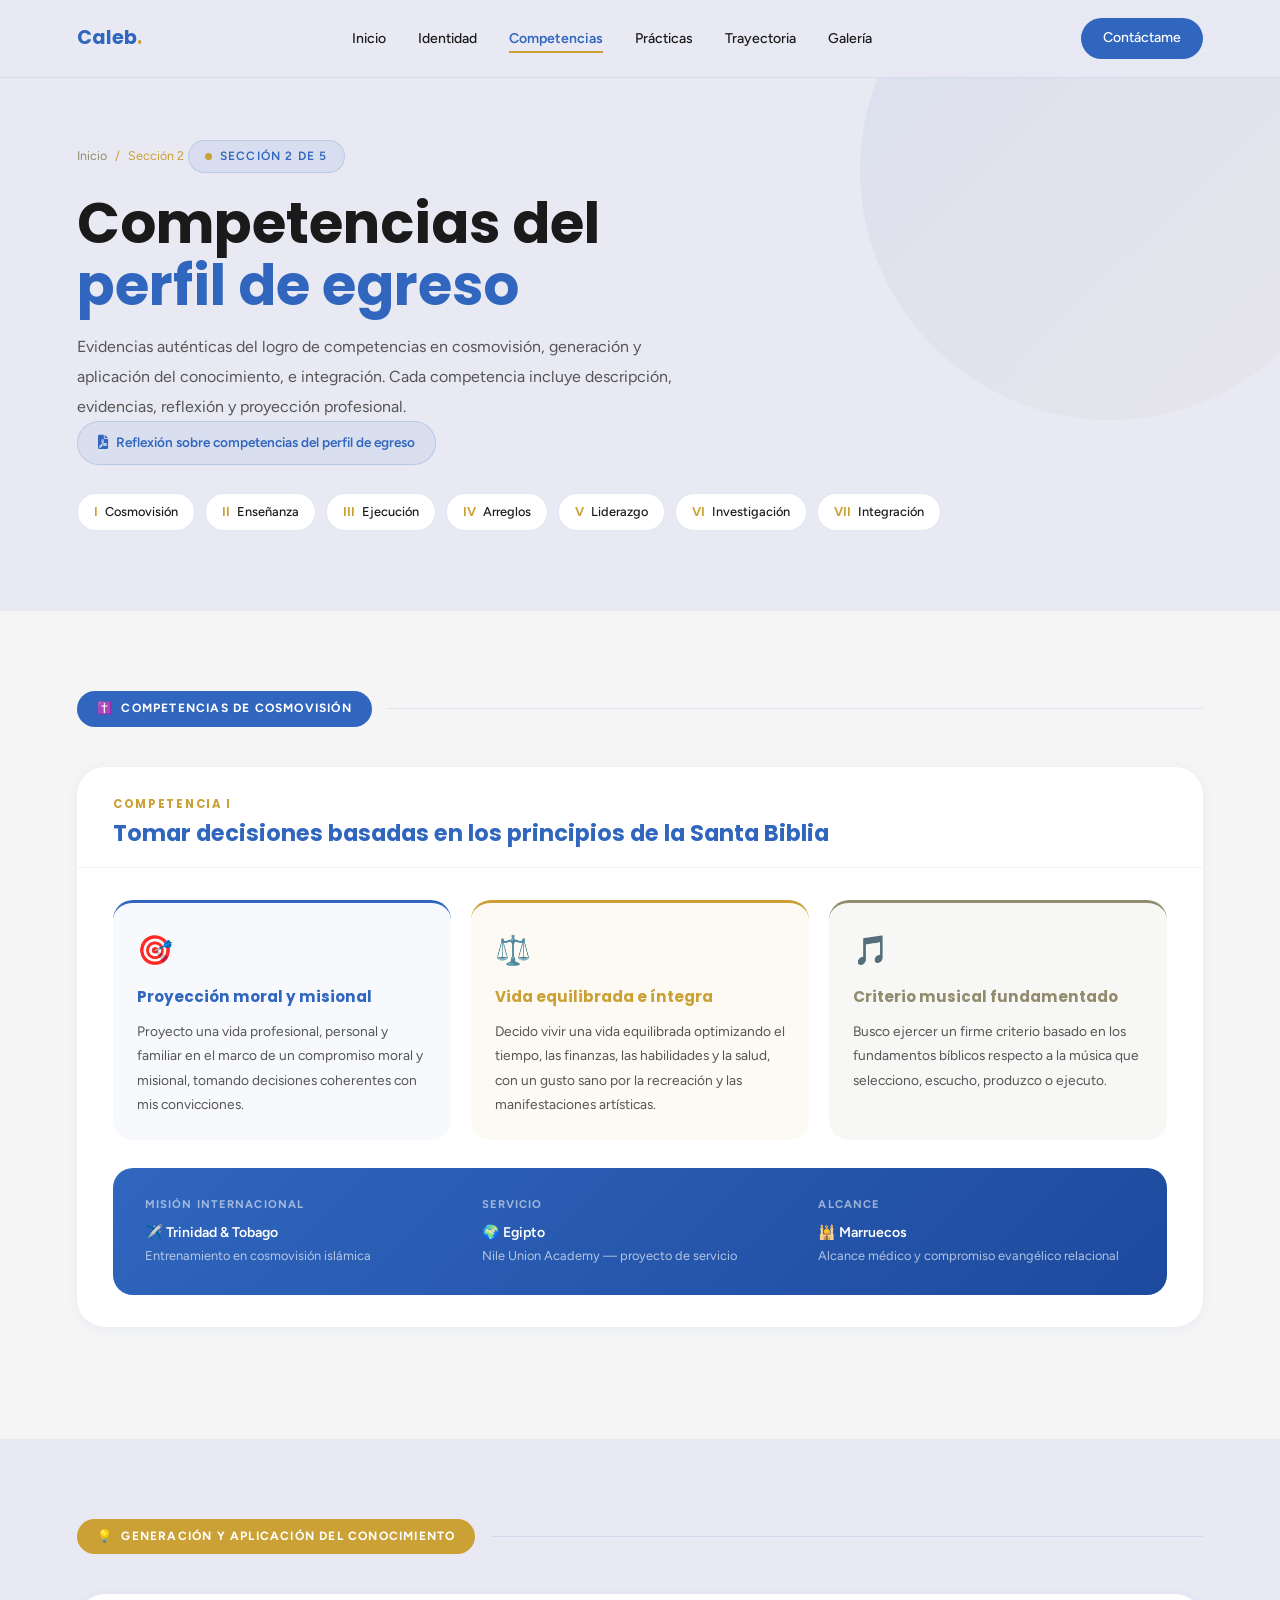
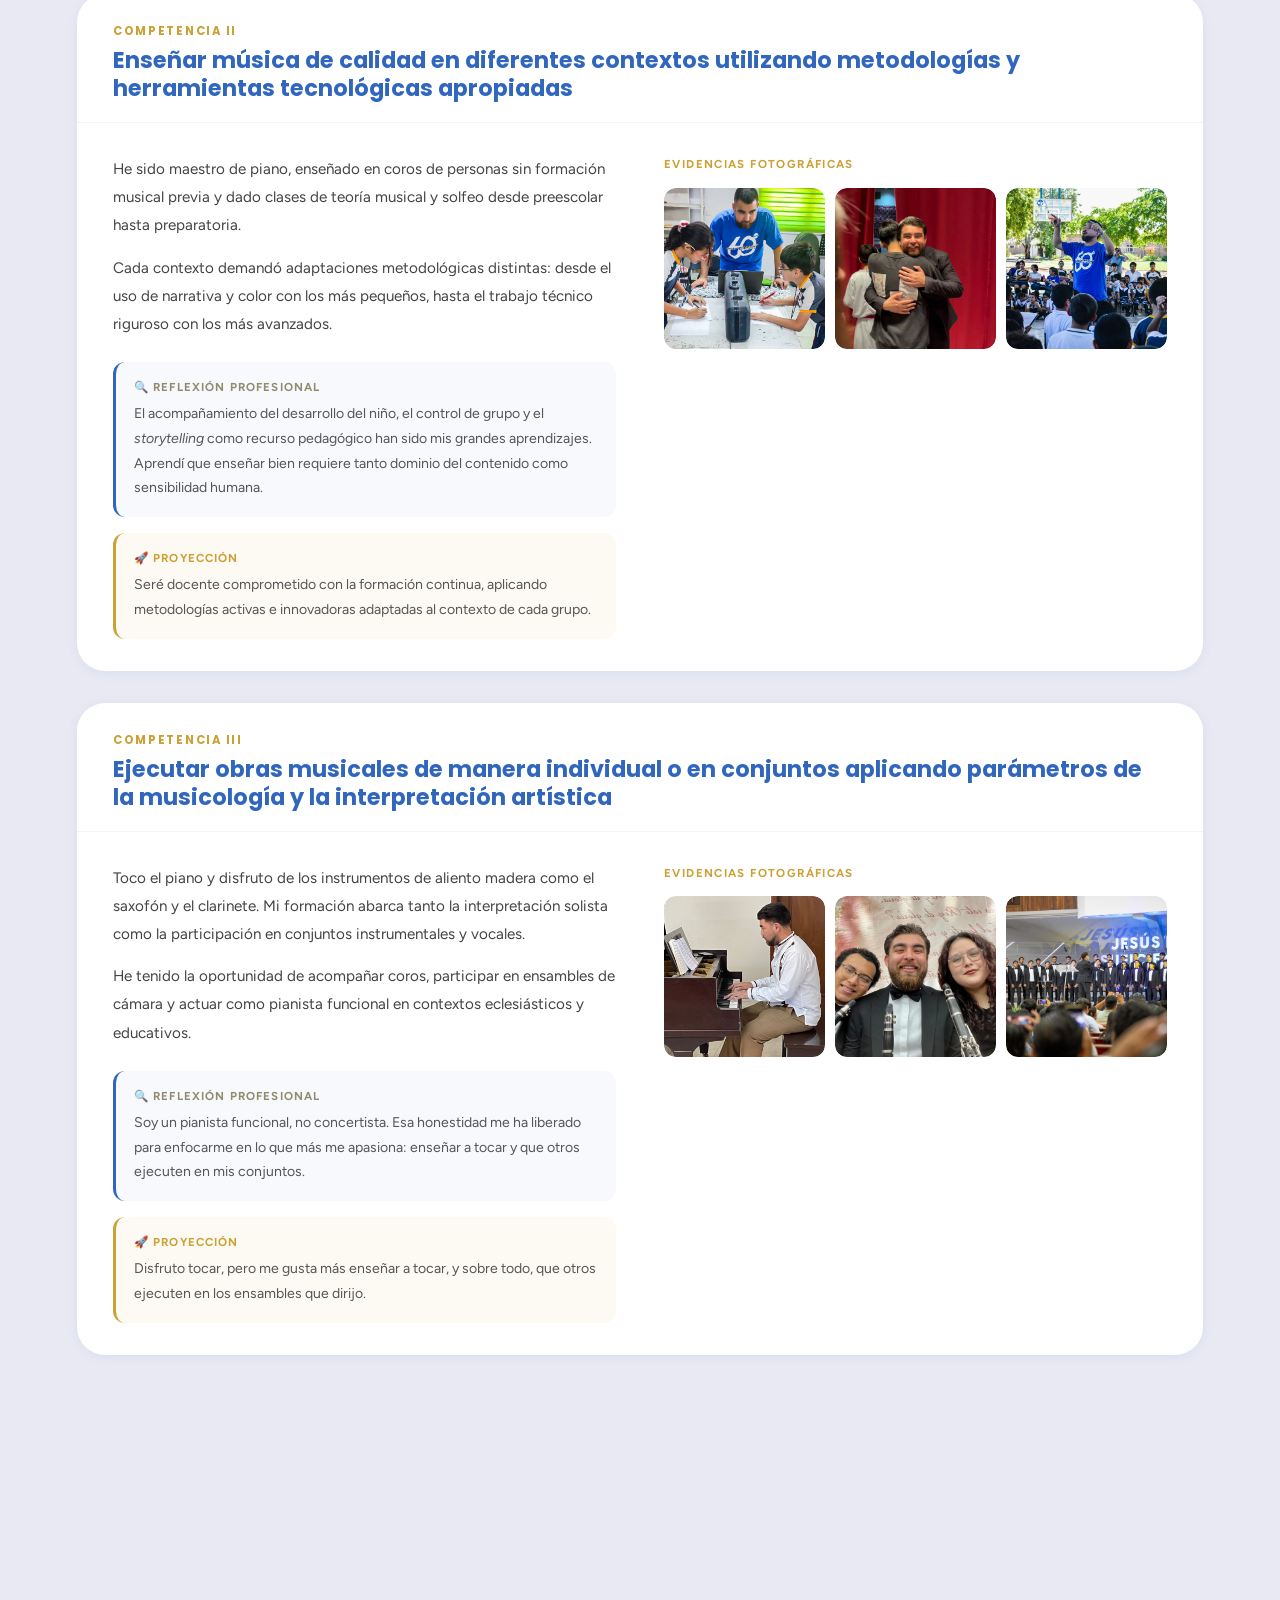
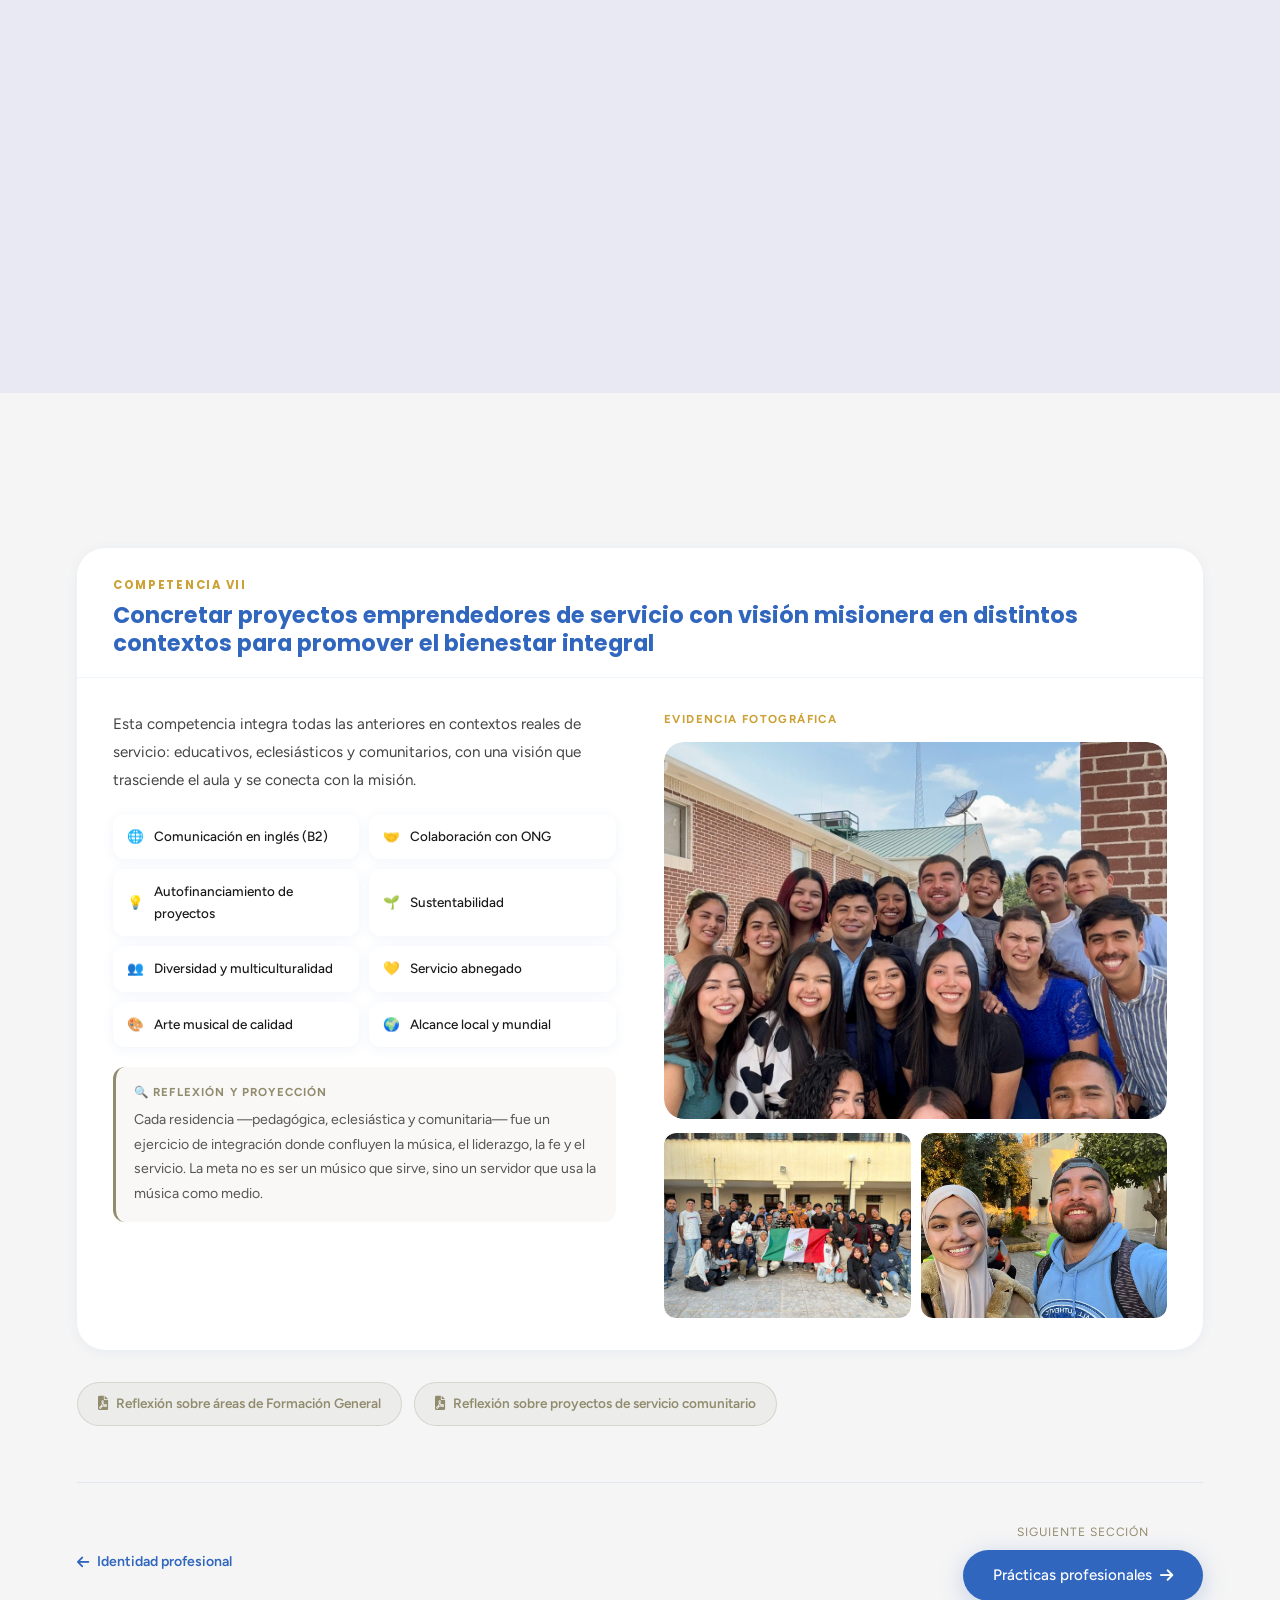
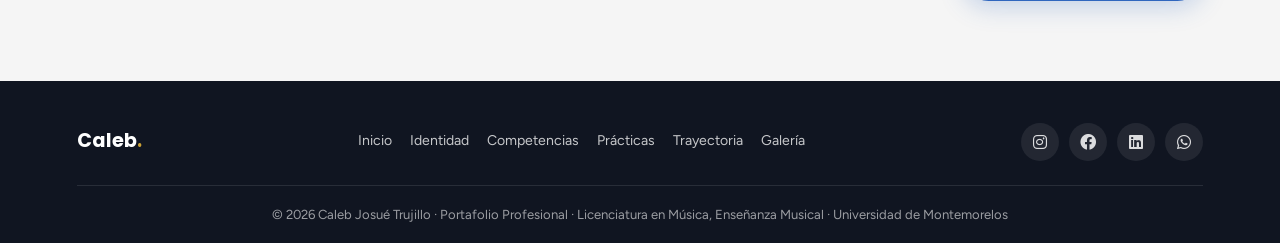
==== commit 7c3a686d: "Update competencias.html" ====
--- a/competencias.html
+++ b/competencias.html
@@ -1,3 +1,4 @@
+
 <!DOCTYPE html>
 <html lang="es">
 <head>
@@ -215,6 +216,14 @@
       Cada competencia incluye descripción, evidencias, reflexión y proyección profesional.
     </p>
     <!-- Índice rápido -->
+    <div style="margin-bottom:24px;" class="reveal">
+      <a href="Reflexion_competencias_de_perfil_de_egreso.pdf" download
+         style="display:inline-flex;align-items:center;gap:8px;background:rgba(48,102,190,0.07);border:1.5px solid rgba(48,102,190,0.2);color:var(--blue);padding:10px 20px;border-radius:999px;font-size:0.85rem;font-weight:600;transition:all 0.25s ease;"
+         onmouseover="this.style.background='var(--blue)';this.style.color='#fff';"
+         onmouseout="this.style.background='rgba(48,102,190,0.07)';this.style.color='var(--blue)';">
+        <i class="fas fa-file-pdf"></i> Reflexión sobre competencias del perfil de egreso
+      </a>
+    </div>
     <div class="comp-index reveal">
       <a href="#cosmovision" class="comp-pill"><span class="pill-num">I</span> Cosmovisión</a>
       <a href="#ensenanza" class="comp-pill"><span class="pill-num">II</span> Enseñanza</a>
@@ -349,10 +358,6 @@
             <div class="comp-photo" onclick="openLightbox('assets/img/caleb44.jpg','Coro escolar')">
               <img src="assets/img/caleb44.jpg" alt="Coro escolar">
             </div>
-          </div>
-          <div class="comp-photo-desc">
-            <p>Espacio para describir el contexto de cada evidencia: fecha, institución, 
-            nivel educativo y actividad específica que documenta la competencia.</p>
           </div>
         </div>
       </div>
@@ -398,10 +403,6 @@
               <img src="assets/img/caleb47.jpg" alt="Concierto o conjunto">
             </div>
           </div>
-          <div class="comp-photo-desc">
-            <p>Espacio para describir el contexto de cada evidencia: repertorio interpretado, 
-            evento, fecha e institución.</p>
-          </div>
         </div>
       </div>
     </div>
@@ -445,10 +446,6 @@
               <img src="assets/img/caleb50.jpg" alt="Producción musical">
             </div>
           </div>
-          <div class="comp-photo-desc">
-            <p>Espacio para describir el contexto de cada evidencia: tipo de arreglo, 
-            ensamble destino, programa o evento donde se utilizó.</p>
-          </div>
         </div>
       </div>
     </div>
@@ -491,10 +488,6 @@
             <div class="comp-photo" onclick="openLightbox('assets/img/caleb53.jpg','Gestión de proyecto musical')">
               <img src="assets/img/caleb53.jpg" alt="Gestión de proyecto musical">
             </div>
-          </div>
-          <div class="comp-photo-desc">
-            <p>Espacio para describir el contexto de cada evidencia: coro o ensamble, 
-            institución, fechas y logros alcanzados.</p>
           </div>
         </div>
       </div>
@@ -544,7 +537,7 @@
           <div class="file-area">
             <div class="file-area-icon">📄</div>
             <p>Documento completo de investigación</p>
-            <a href="#" class="btn-primary" style="padding:9px 22px;font-size:0.85rem;">
+            <a href="Trabajo de investigación_Caleb T.pdf" download class="btn-primary" style="padding:9px 22px;font-size:0.85rem;">
               <i class="fas fa-download"></i> Ver / descargar investigación
             </a>
           </div>
@@ -610,12 +603,24 @@
               <img src="assets/img/caleb59.jpg" alt="Trabajo colaborativo con ONG" style="width:100%;height:100%;object-fit:cover;border-radius:var(--radius-sm);">
             </div>
           </div>
-          <div class="comp-photo-desc" style="margin-top:12px;">
-            <p>Espacio para describir el contexto de cada evidencia de integración: 
-            proyecto, organización, comunidad beneficiada e impacto.</p>
-          </div>
-        </div>
-      </div>
+        </div>
+      </div>
+    </div>
+
+    <!-- PDFs integración -->
+    <div style="display:flex;flex-wrap:wrap;gap:12px;margin-top:28px;" class="reveal">
+      <a href="Reflexion_sobre_las_areas_de_Formacion_General_CalebT.pdf" download
+         style="display:inline-flex;align-items:center;gap:8px;background:rgba(146,140,111,0.08);border:1.5px solid rgba(146,140,111,0.25);color:var(--sage);padding:10px 20px;border-radius:999px;font-size:0.85rem;font-weight:600;transition:all 0.25s ease;"
+         onmouseover="this.style.background='var(--sage)';this.style.color='#fff';"
+         onmouseout="this.style.background='rgba(146,140,111,0.08)';this.style.color='var(--sage)';">
+        <i class="fas fa-file-pdf"></i> Reflexión sobre áreas de Formación General
+      </a>
+      <a href="Reflexion_sobre_los_proyectos_de_servicio_comunitario_CalebT.pdf" download
+         style="display:inline-flex;align-items:center;gap:8px;background:rgba(146,140,111,0.08);border:1.5px solid rgba(146,140,111,0.25);color:var(--sage);padding:10px 20px;border-radius:999px;font-size:0.85rem;font-weight:600;transition:all 0.25s ease;"
+         onmouseover="this.style.background='var(--sage)';this.style.color='#fff';"
+         onmouseout="this.style.background='rgba(146,140,111,0.08)';this.style.color='var(--sage)';">
+        <i class="fas fa-file-pdf"></i> Reflexión sobre proyectos de servicio comunitario
+      </a>
     </div>
 
     <!-- Navegación -->
@@ -717,4 +722,4 @@
   });
 </script>
 </body>
-</html>+</html>
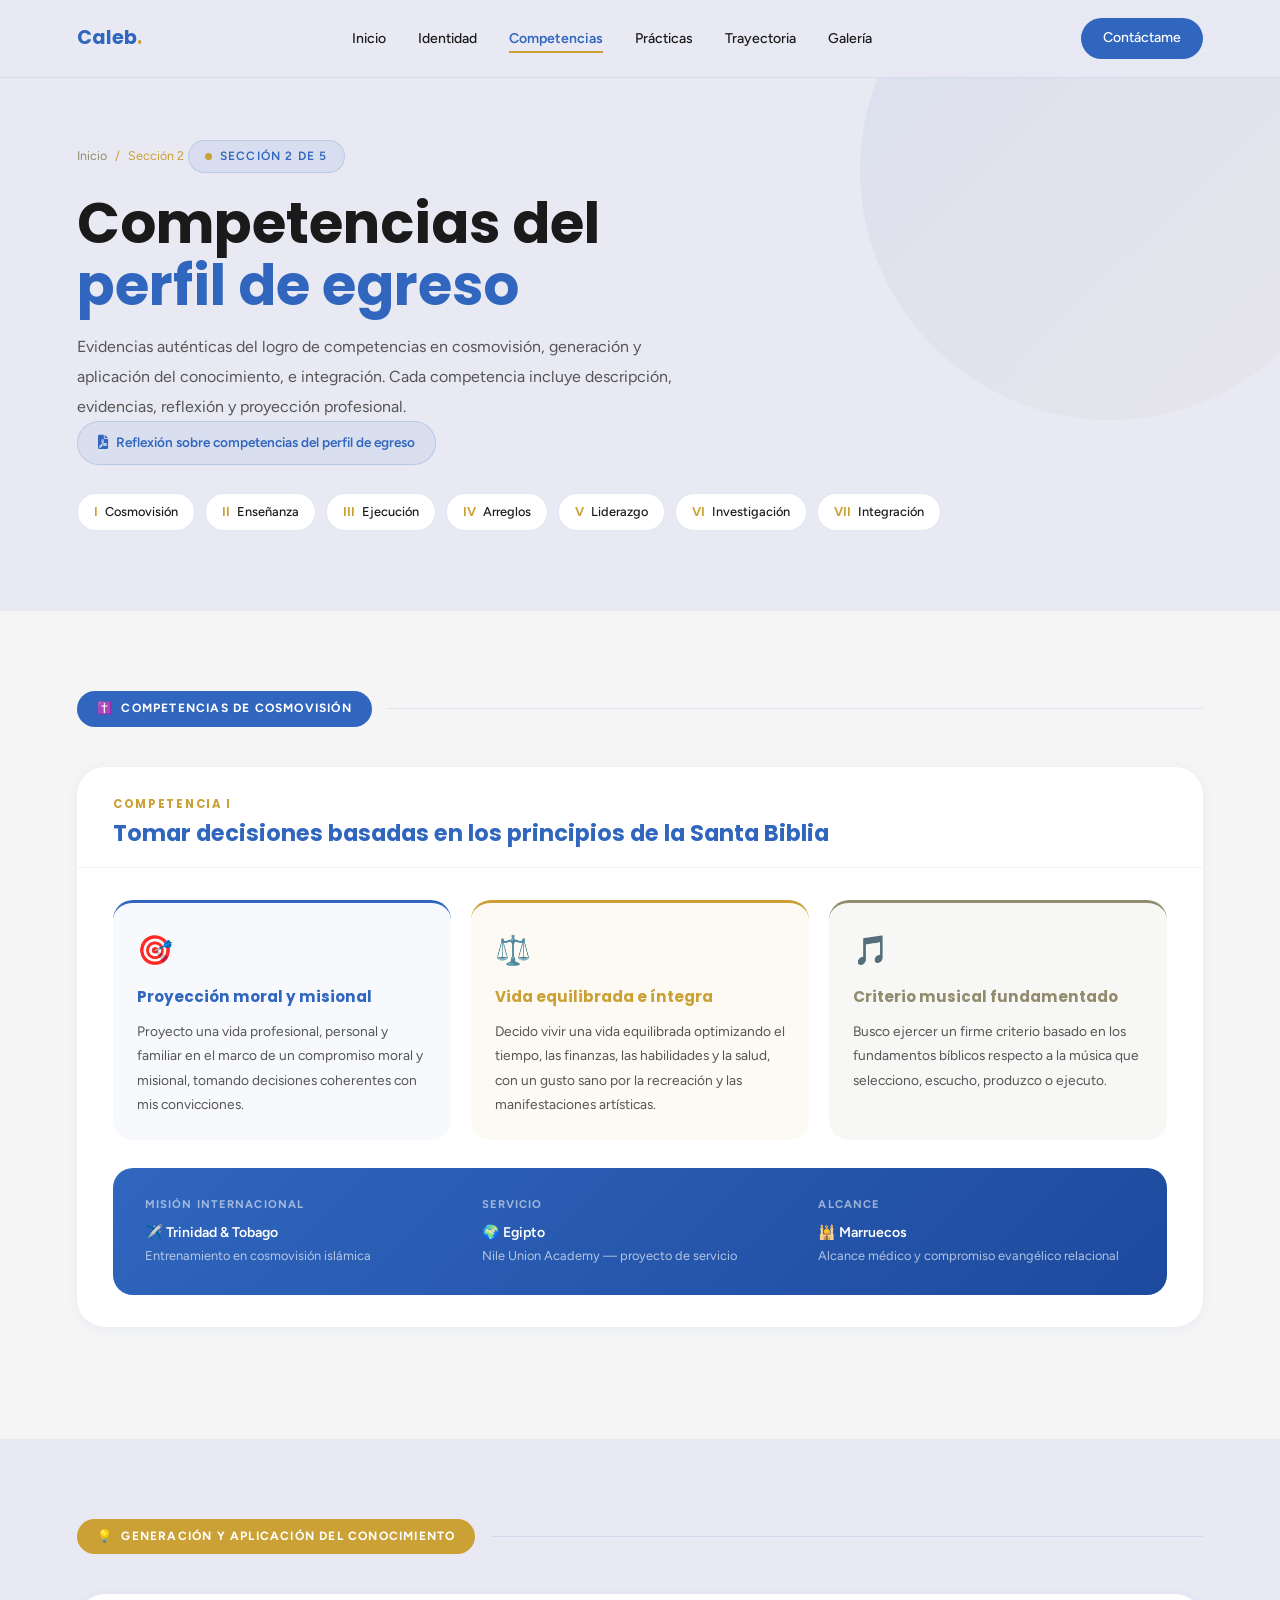
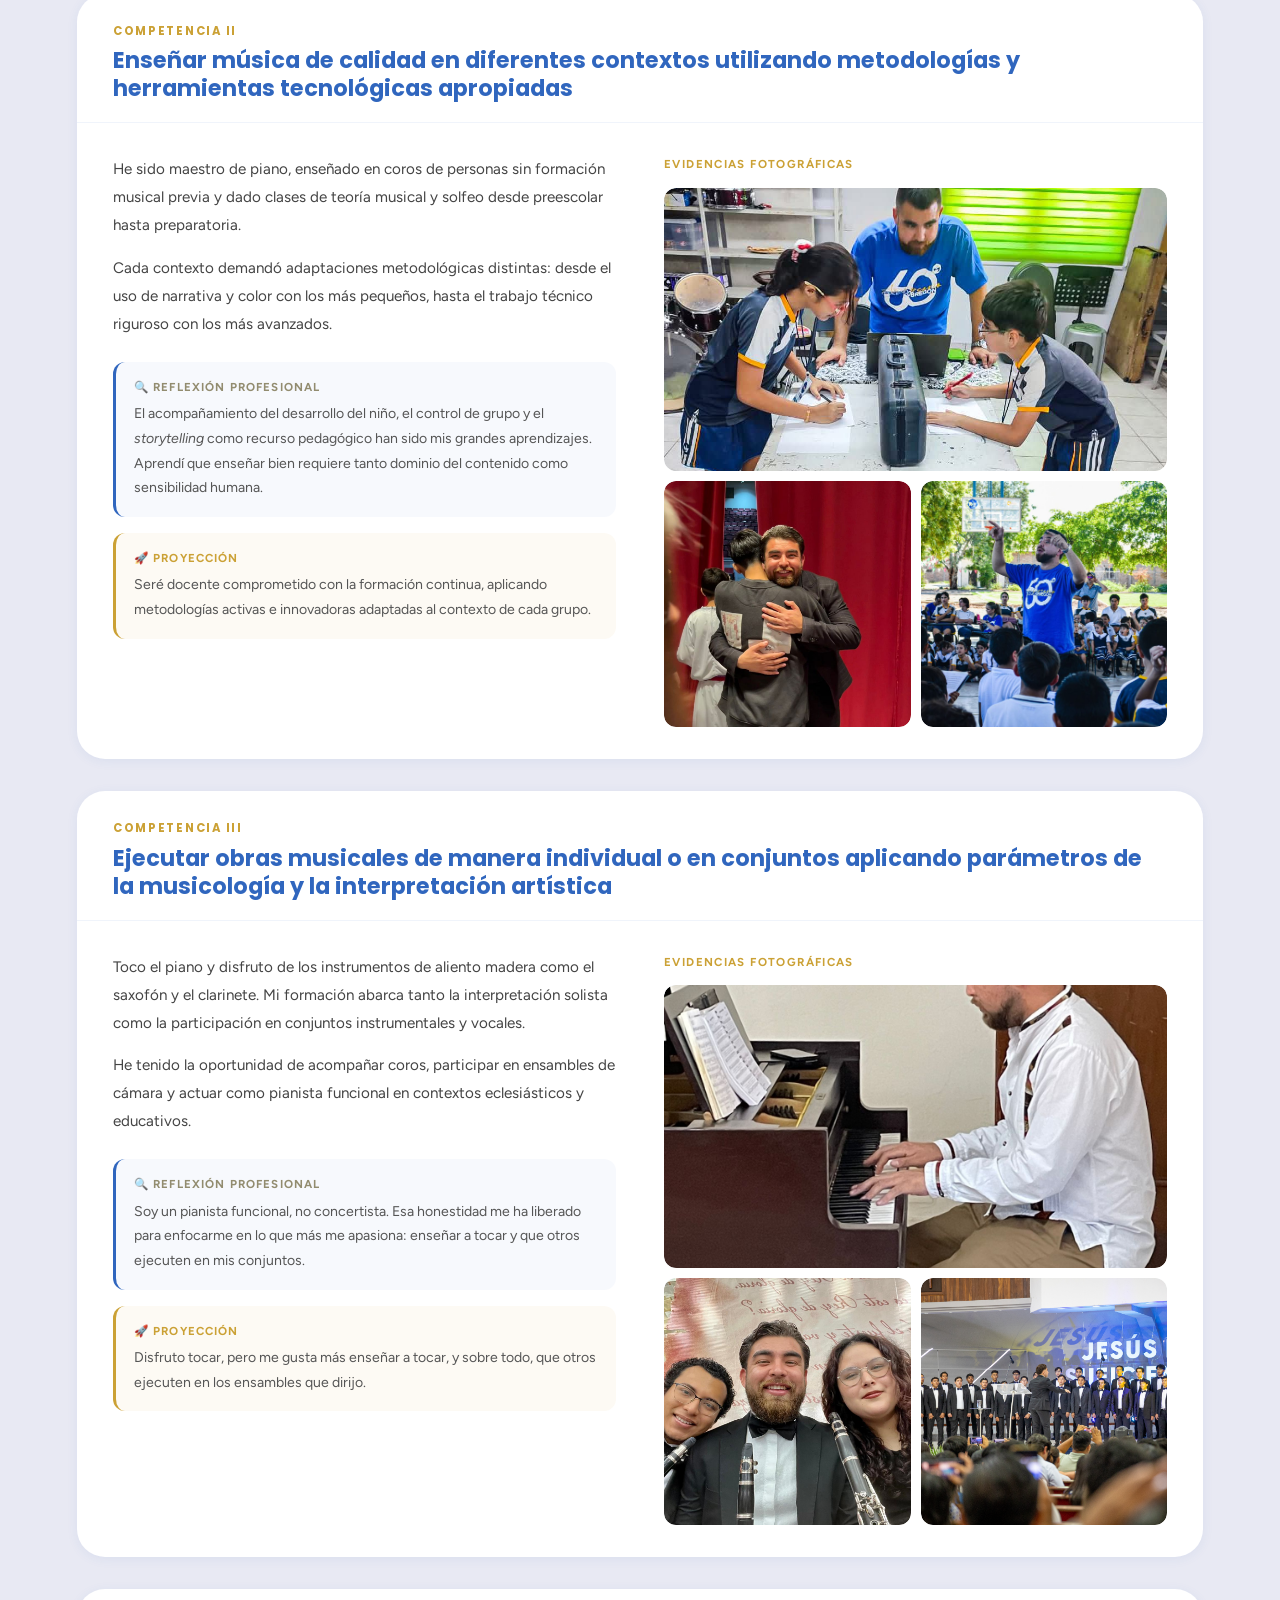
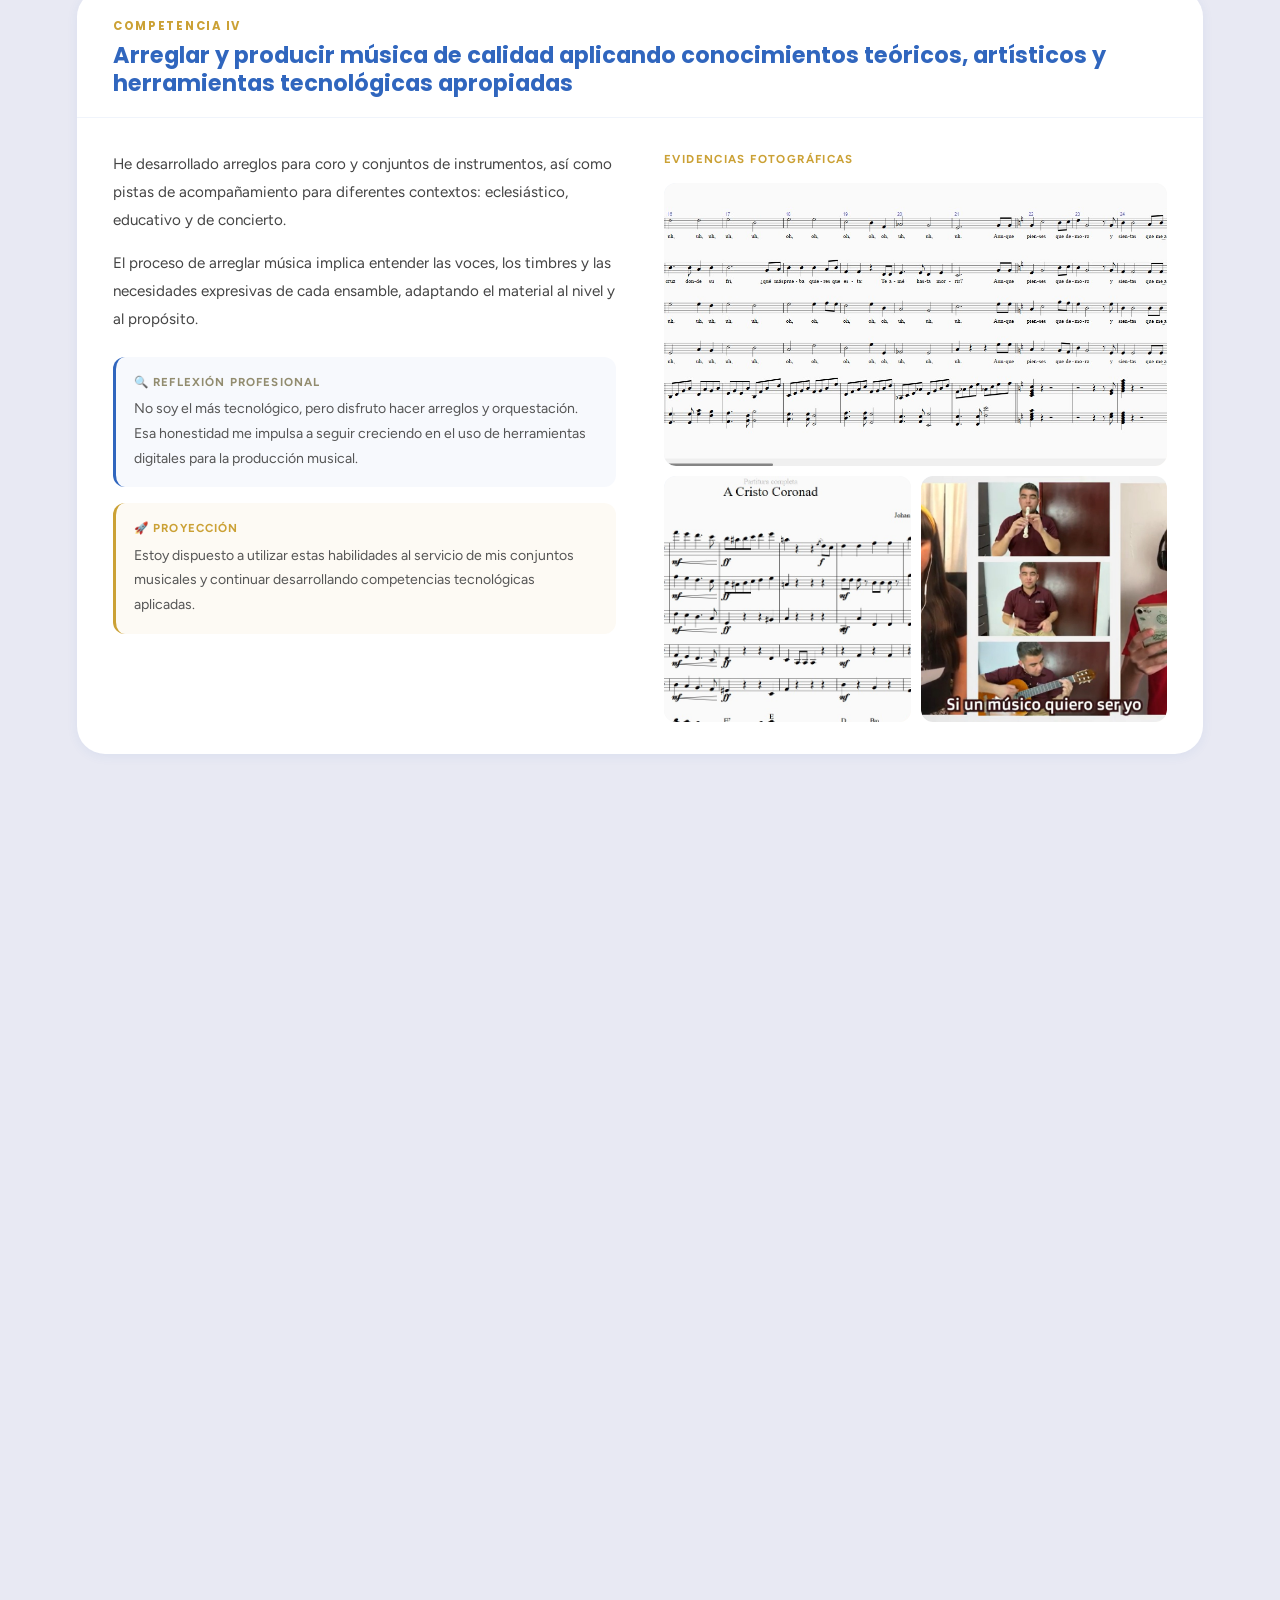
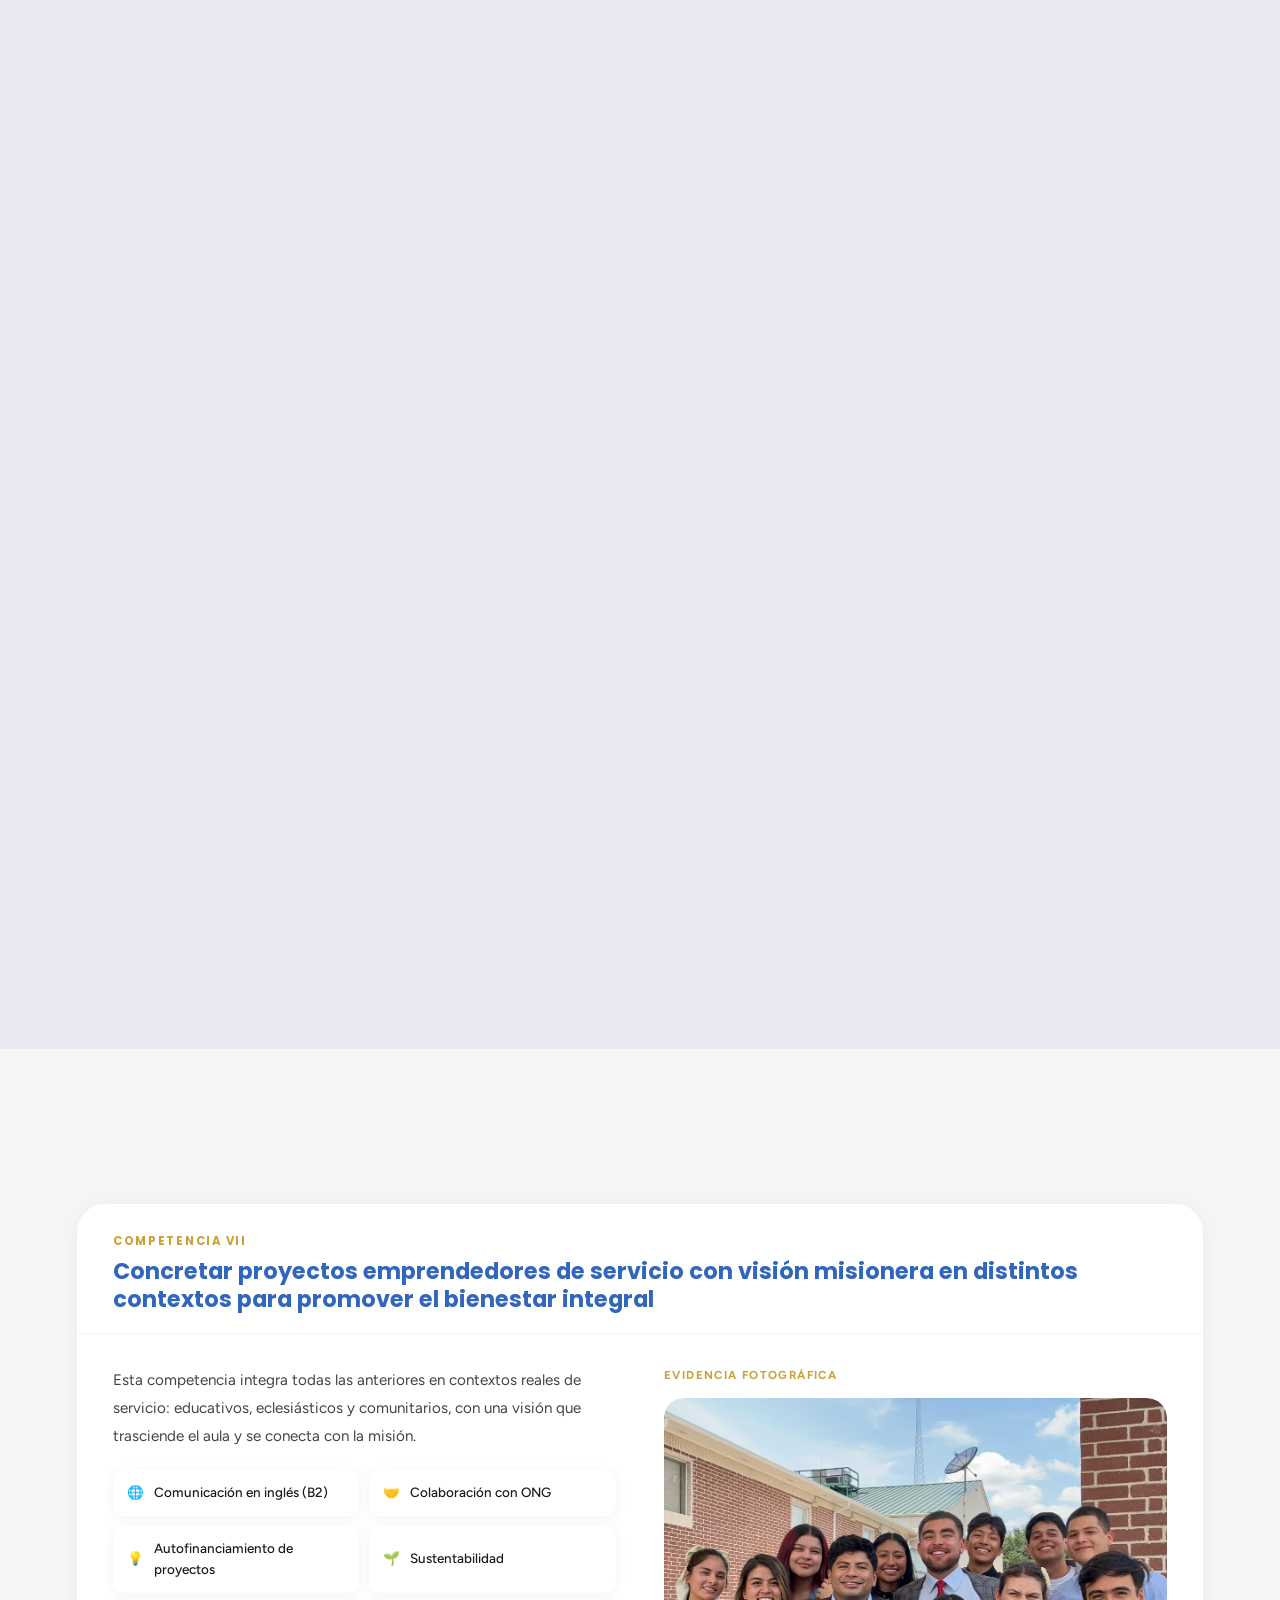
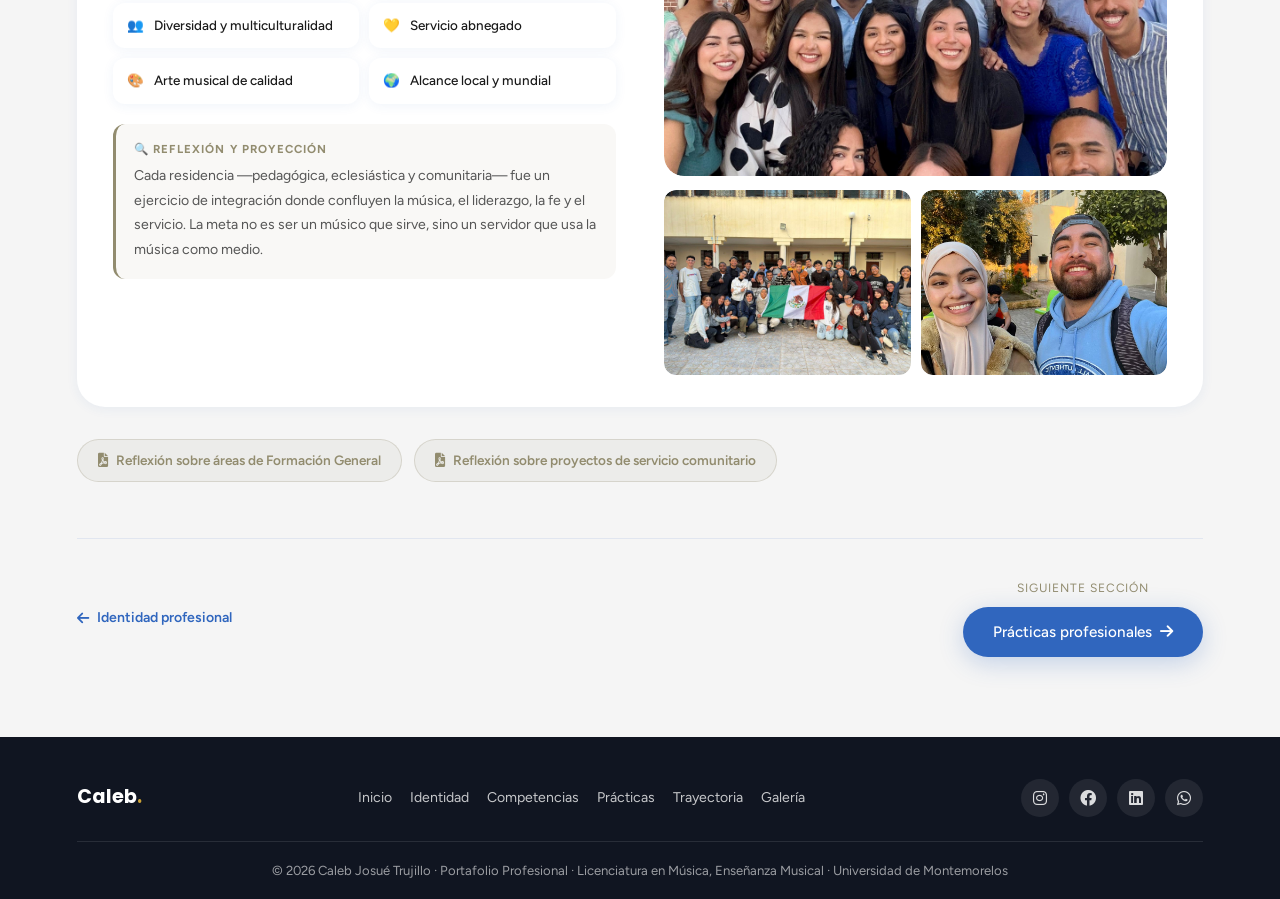
==== commit 9f1edc67: "Update competencias.html" ====
--- a/competencias.html
+++ b/competencias.html
@@ -1,4 +1,3 @@
-
 <!DOCTYPE html>
 <html lang="es">
 <head>
@@ -348,15 +347,17 @@
         </div>
         <div class="comp-evidencias">
           <div class="comp-evidencias-label">Evidencias fotográficas</div>
-          <div class="comp-photos">
-            <div class="comp-photo" onclick="openLightbox('assets/img/caleb42.jpg','Clase de solfeo y teoría musical')">
-              <img src="assets/img/caleb42.jpg" alt="Clase de solfeo y teoría musical">
-            </div>
-            <div class="comp-photo" onclick="openLightbox('assets/img/caleb43.jpg','Enseñanza de piano')">
-              <img src="assets/img/caleb43.jpg" alt="Enseñanza de piano">
-            </div>
-            <div class="comp-photo" onclick="openLightbox('assets/img/caleb44.jpg','Coro escolar')">
-              <img src="assets/img/caleb44.jpg" alt="Coro escolar">
+          <div style="display:flex;flex-direction:column;gap:10px;">
+            <div class="comp-photo" style="aspect-ratio:16/9;width:100%;" onclick="openLightbox('assets/img/caleb42.jpg','Clase de solfeo y teoría musical')">
+              <img src="assets/img/caleb42.jpg" alt="Clase de solfeo y teoría musical" style="width:100%;height:100%;object-fit:cover;border-radius:var(--radius-sm);">
+            </div>
+            <div style="display:grid;grid-template-columns:1fr 1fr;gap:10px;">
+              <div class="comp-photo" style="aspect-ratio:1;" onclick="openLightbox('assets/img/caleb43.jpg','Enseñanza de piano')">
+                <img src="assets/img/caleb43.jpg" alt="Enseñanza de piano" style="width:100%;height:100%;object-fit:cover;border-radius:var(--radius-sm);">
+              </div>
+              <div class="comp-photo" style="aspect-ratio:1;" onclick="openLightbox('assets/img/caleb44.jpg','Coro escolar')">
+                <img src="assets/img/caleb44.jpg" alt="Coro escolar" style="width:100%;height:100%;object-fit:cover;border-radius:var(--radius-sm);">
+              </div>
             </div>
           </div>
         </div>
@@ -392,15 +393,17 @@
         </div>
         <div class="comp-evidencias">
           <div class="comp-evidencias-label">Evidencias fotográficas</div>
-          <div class="comp-photos">
-            <div class="comp-photo" onclick="openLightbox('assets/img/caleb45.jpg','Ejecución al piano')">
-              <img src="assets/img/caleb45.jpg" alt="Ejecución al piano">
-            </div>
-            <div class="comp-photo" onclick="openLightbox('assets/img/caleb46.jpg','Instrumento de aliento madera')">
-              <img src="assets/img/caleb46.jpg" alt="Instrumento de aliento madera">
-            </div>
-            <div class="comp-photo" onclick="openLightbox('assets/img/caleb47.jpg','Concierto o conjunto')">
-              <img src="assets/img/caleb47.jpg" alt="Concierto o conjunto">
+          <div style="display:flex;flex-direction:column;gap:10px;">
+            <div class="comp-photo" style="aspect-ratio:16/9;width:100%;" onclick="openLightbox('assets/img/caleb45.jpg','Ejecución al piano')">
+              <img src="assets/img/caleb45.jpg" alt="Ejecución al piano" style="width:100%;height:100%;object-fit:cover;border-radius:var(--radius-sm);">
+            </div>
+            <div style="display:grid;grid-template-columns:1fr 1fr;gap:10px;">
+              <div class="comp-photo" style="aspect-ratio:1;" onclick="openLightbox('assets/img/caleb46.jpg','Instrumento de aliento madera')">
+                <img src="assets/img/caleb46.jpg" alt="Instrumento de aliento madera" style="width:100%;height:100%;object-fit:cover;border-radius:var(--radius-sm);">
+              </div>
+              <div class="comp-photo" style="aspect-ratio:1;" onclick="openLightbox('assets/img/caleb47.jpg','Concierto o conjunto')">
+                <img src="assets/img/caleb47.jpg" alt="Concierto o conjunto" style="width:100%;height:100%;object-fit:cover;border-radius:var(--radius-sm);">
+              </div>
             </div>
           </div>
         </div>
@@ -435,15 +438,17 @@
         </div>
         <div class="comp-evidencias">
           <div class="comp-evidencias-label">Evidencias fotográficas</div>
-          <div class="comp-photos">
-            <div class="comp-photo" onclick="openLightbox('assets/img/caleb48.jpg','Arreglo para coro')">
-              <img src="assets/img/caleb48.jpg" alt="Arreglo para coro">
-            </div>
-            <div class="comp-photo" onclick="openLightbox('assets/img/caleb49.jpg','Partitura o conjunto')">
-              <img src="assets/img/caleb49.jpg" alt="Partitura o conjunto">
-            </div>
-            <div class="comp-photo" onclick="openLightbox('assets/img/caleb50.jpg','Producción musical')">
-              <img src="assets/img/caleb50.jpg" alt="Producción musical">
+          <div style="display:flex;flex-direction:column;gap:10px;">
+            <div class="comp-photo" style="aspect-ratio:16/9;width:100%;" onclick="openLightbox('assets/img/caleb48.jpg','Arreglo para coro')">
+              <img src="assets/img/caleb48.jpg" alt="Arreglo para coro" style="width:100%;height:100%;object-fit:cover;border-radius:var(--radius-sm);">
+            </div>
+            <div style="display:grid;grid-template-columns:1fr 1fr;gap:10px;">
+              <div class="comp-photo" style="aspect-ratio:1;" onclick="openLightbox('assets/img/caleb49.jpg','Partitura o conjunto')">
+                <img src="assets/img/caleb49.jpg" alt="Partitura o conjunto" style="width:100%;height:100%;object-fit:cover;border-radius:var(--radius-sm);">
+              </div>
+              <div class="comp-photo" style="aspect-ratio:1;" onclick="openLightbox('assets/img/caleb50.jpg','Producción musical')">
+                <img src="assets/img/caleb50.jpg" alt="Producción musical" style="width:100%;height:100%;object-fit:cover;border-radius:var(--radius-sm);">
+              </div>
             </div>
           </div>
         </div>
@@ -478,15 +483,17 @@
         </div>
         <div class="comp-evidencias">
           <div class="comp-evidencias-label">Evidencias fotográficas</div>
-          <div class="comp-photos">
-            <div class="comp-photo" onclick="openLightbox('assets/img/caleb51.jpg','Dirección coral')">
-              <img src="assets/img/caleb51.jpg" alt="Dirección coral">
-            </div>
-            <div class="comp-photo" onclick="openLightbox('assets/img/caleb52.jpg','Ensayo de ensamble')">
-              <img src="assets/img/caleb52.jpg" alt="Ensayo de ensamble">
-            </div>
-            <div class="comp-photo" onclick="openLightbox('assets/img/caleb53.jpg','Gestión de proyecto musical')">
-              <img src="assets/img/caleb53.jpg" alt="Gestión de proyecto musical">
+          <div style="display:flex;flex-direction:column;gap:10px;">
+            <div class="comp-photo" style="aspect-ratio:16/9;width:100%;" onclick="openLightbox('assets/img/caleb51.jpg','Dirección coral')">
+              <img src="assets/img/caleb51.jpg" alt="Dirección coral" style="width:100%;height:100%;object-fit:cover;border-radius:var(--radius-sm);">
+            </div>
+            <div style="display:grid;grid-template-columns:1fr 1fr;gap:10px;">
+              <div class="comp-photo" style="aspect-ratio:1;" onclick="openLightbox('assets/img/caleb52.jpg','Ensayo de ensamble')">
+                <img src="assets/img/caleb52.jpg" alt="Ensayo de ensamble" style="width:100%;height:100%;object-fit:cover;border-radius:var(--radius-sm);">
+              </div>
+              <div class="comp-photo" style="aspect-ratio:1;" onclick="openLightbox('assets/img/caleb53.jpg','Gestión de proyecto musical')">
+                <img src="assets/img/caleb53.jpg" alt="Gestión de proyecto musical" style="width:100%;height:100%;object-fit:cover;border-radius:var(--radius-sm);">
+              </div>
             </div>
           </div>
         </div>
@@ -522,15 +529,17 @@
         </div>
         <div class="comp-evidencias">
           <div class="comp-evidencias-label">Evidencias fotográficas y documento</div>
-          <div class="comp-photos">
-            <div class="comp-photo" onclick="openLightbox('assets/img/caleb54.jpg','Investigación cualitativa')">
-              <img src="assets/img/caleb54.jpg" alt="Investigación cualitativa">
-            </div>
-            <div class="comp-photo" onclick="openLightbox('assets/img/caleb55.jpg','Presentación de investigación')">
-              <img src="assets/img/caleb55.jpg" alt="Presentación de investigación">
-            </div>
-            <div class="comp-photo" onclick="openLightbox('assets/img/caleb56.jpg','Proceso de investigación')">
-              <img src="assets/img/caleb56.jpg" alt="Proceso de investigación">
+          <div style="display:flex;flex-direction:column;gap:10px;">
+            <div class="comp-photo" style="aspect-ratio:16/9;width:100%;" onclick="openLightbox('assets/img/caleb54.jpg','Investigación cualitativa')">
+              <img src="assets/img/caleb54.jpg" alt="Investigación cualitativa" style="width:100%;height:100%;object-fit:cover;border-radius:var(--radius-sm);">
+            </div>
+            <div style="display:grid;grid-template-columns:1fr 1fr;gap:10px;">
+              <div class="comp-photo" style="aspect-ratio:1;" onclick="openLightbox('assets/img/caleb55.jpg','Presentación de investigación')">
+                <img src="assets/img/caleb55.jpg" alt="Presentación de investigación" style="width:100%;height:100%;object-fit:cover;border-radius:var(--radius-sm);">
+              </div>
+              <div class="comp-photo" style="aspect-ratio:1;" onclick="openLightbox('assets/img/caleb56.jpg','Proceso de investigación')">
+                <img src="assets/img/caleb56.jpg" alt="Proceso de investigación" style="width:100%;height:100%;object-fit:cover;border-radius:var(--radius-sm);">
+              </div>
             </div>
           </div>
           <!-- Archivo de investigación -->
